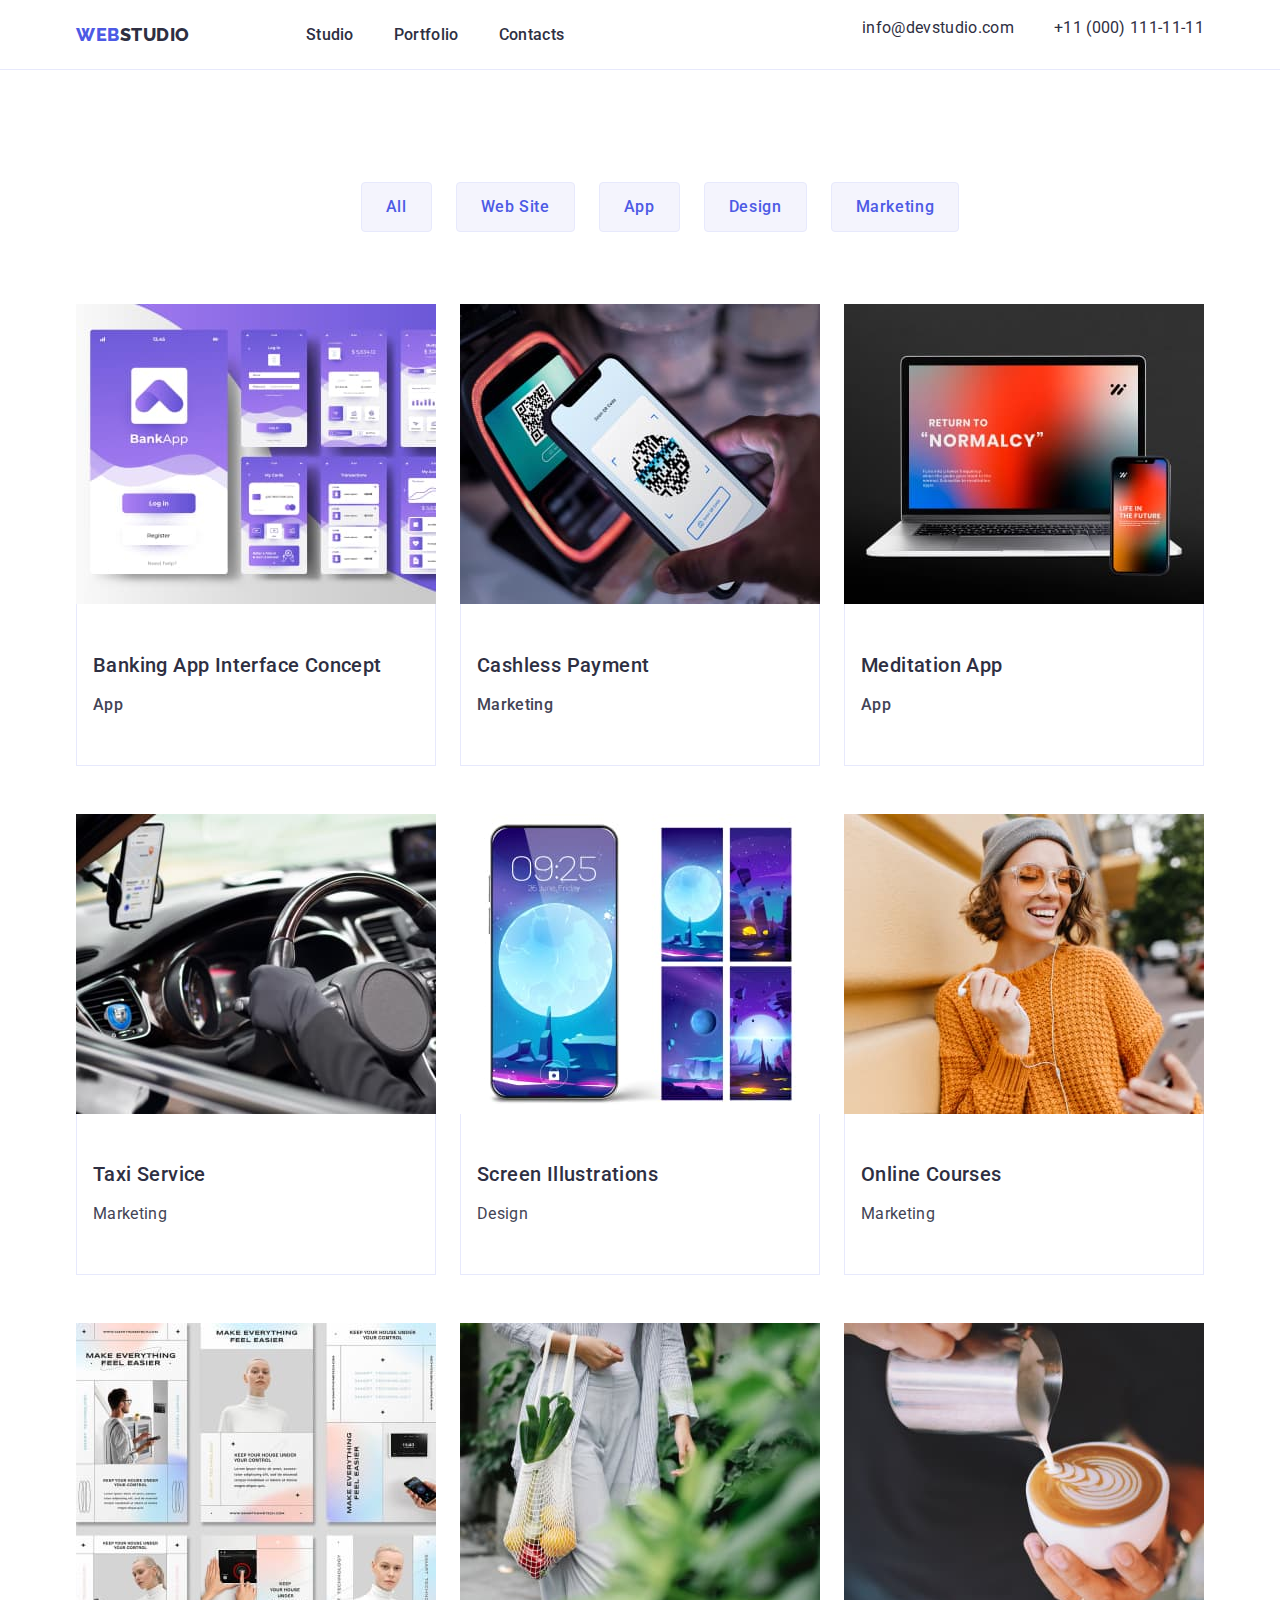
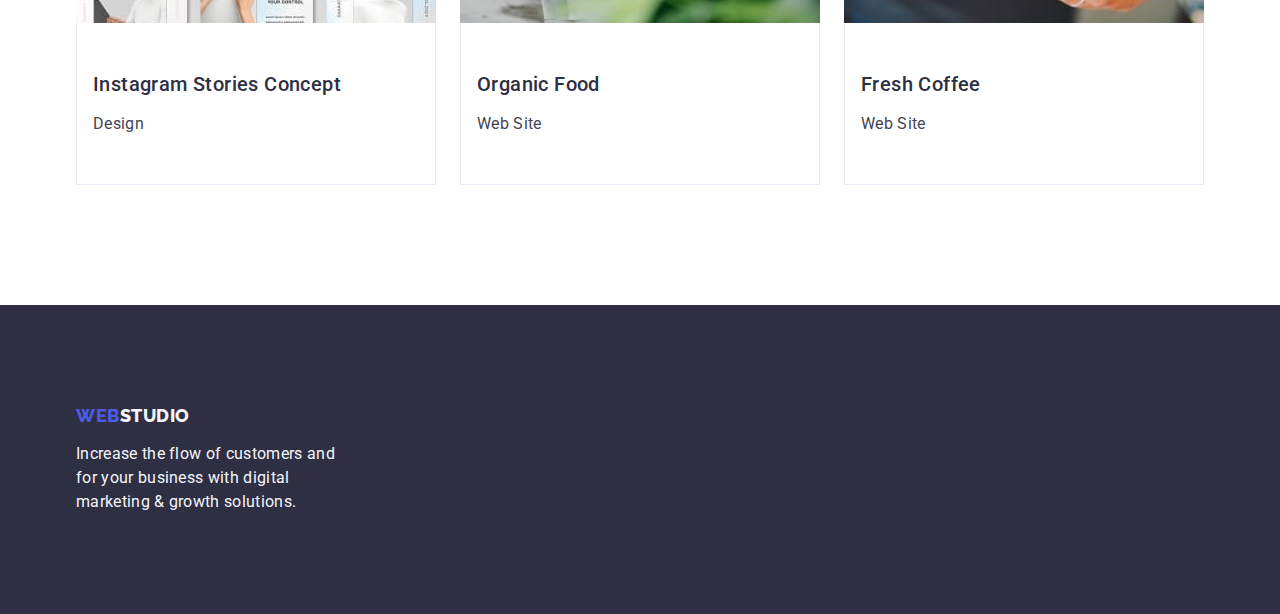
==== portfolio.html @ 760e827b "Initial commit" ====
<!DOCTYPE html>
<html lang="en">

<head>
   <meta charset="UTF-8">
   <meta http-equiv="X-UA-Compatible" content="IE=edge">
   <meta name="viewport" content="width=device-width, initial-scale=1.0">
   <title>Portfolio</title>
<!--Fonts-->
<link rel="preconnect" href="https://fonts.googleapis.com">
<link rel="preconnect" href="https://fonts.gstatic.com" crossorigin="">
<link
   href="https://fonts.googleapis.com/css2?family=Raleway:wght@700&amp;family=Roboto:wght@400;500;700;900&amp;display=swap"
   rel="stylesheet">

   <link rel="stylesheet" href="https://cdnjs.cloudflare.com/ajax/libs/modern-normalize/1.1.0/modern-normalize.min.css">
   <link rel="stylesheet" href="./css/styles.css">
</head>

<header class="page-header">
   <div class="header-container container">
      <nav class="main-nav">

         <a class="web-logo link" href="./index.html">Web<span class="studio-logo-header">Studio</span></a>

         <ul class="site-nav list ">
            <li>
               <a href="./index.html" class="link-studio link">Studio</a>
            </li>
            <li>
               <a href="./portfolio.html" class="link-studio link">Portfolio</a>
            </li>
            <li>
               <a href="" class="link-studio link">Contacts</a>
            </li>
         </ul>
      </nav>

      <address class="header-contacts">
         <ul class="contact-nav list">
            <li>
               <a class="adress-item link" href="mailto:info@devstudio.com">info@devstudio.com</a>
            </li>
            <li>
               <a class="adress-item link" href="tel:+110001111111">+11 (000) 111-11-11</a>
            </li>
         </ul>
      </address>
   </div>
</header>

   <main>
      <section class="portfolio-section">
         <div class="container portfolio-container">
      <!-- section buttons -->
<h1 class="visually-hidden"> Portfolio of designs and applications</h1>

<ul class="list-buttons-portfolio">
         <li> <button class="filter-buttons-portfolio" type="button"> All </button> </li>
         <li><button class="filter-buttons-portfolio" type="button"> Web Site </button></li>
         <li><button class="filter-buttons-portfolio" type="button"> App </button></li>
         <li><button class="filter-buttons-portfolio" type="button"> Design </button></li>
         <li><button class="filter-buttons-portfolio" type="button"> Marketing </button></li>
      </ul>

      <!-- section with projects and photo portfolio -->
      
         <ul class="list-portfolio">
            <li class="list-port">

               <a class="link-port" href=""> 
               <img src="./images/portfolio/banking.jpg" 
               alt="banking app interface concept screens" width="360" height="300" />
               <div class="name-portfolio">
               <h2 class="portfolio-title"> Banking App Interface Concept</h2>
               <p class="portfolio-text">App</p>
               </div>
               </a>
            </li>

            <li class="list-port">
               <a class="link-port" href=""> 
               <img src="./images/portfolio/img2.jpg" alt="screen showing a cashless payment application" width="360"
                  height="300" />
                  <div class="name-portfolio">
               <h2 class="portfolio-title"> Cashless Payment</h2>
               <p class="portfolio-text">Marketing</p>
               </div>
            </a>
            </li>

            <li class="list-port">
               <a class="link-port" href=""> 
               <img src="./images/portfolio/img3.jpg" alt="laptop" width="360" height="300" />
               <div class="name-portfolio">
               <h2 class="portfolio-title"> Meditation App</h2>
               <p class="portfolio-text">App</p>
               </div>
               </a>
            </li>
        

         <!-- second line -->
         
            <li class="list-port">
               <a class="link" href=""> 
               <img src="./images/portfolio/img4.jpg" alt="driver's hands on the steering wheel" width="360"
                  height="300" />
                  <div class="name-portfolio">
               <h2 class="portfolio-title"> Taxi Service</h2>
               <p class="portfolio-text">Marketing</p>
               </div>
            </a>
            </li>

            <li class="list-port">
               <a class="link" href=""> 
               <img src="./images/portfolio/img5.jpg" alt="telefons screens" width="360" height="300" />
               <div class="name-portfolio">
               <h2 class="portfolio-title"> Screen Illustrations</h2>
               <p class="portfolio-text">Design</p>
               </div>
            </a>  
            </li>

            <li class="list-port">
               <a class="link" href=""> 
               <img src="./images/portfolio/img6.jpg" alt="smiling woman" width="360" height="300" />
               <div class="name-portfolio">
               <h2 class="portfolio-title"> Online Courses</h2>
               <p class="portfolio-text">Marketing</p>
               </div>
            </a>
            </li>
        
         <!-- Third line -->
         
            <li class="list-port">
               <a class="link" href=""> 
               <img src="./images/portfolio/img7.jpg" alt="Images of screens with a wanderer on instagram" width="360"
                  height="300" />
               <div class="name-portfolio">
               <h2 class="portfolio-title"> Instagram Stories Concept</h2>
               <p class="portfolio-text">Design</p>
               </div>
            </a>
            </li>

            <li class="list-port">
               <a class="link" href=""> 
               <img src="./images/portfolio/img8.jpg" alt="woman carrying groceries" width="360" height="300" />
               <div class="name-portfolio">
               <h2 class="portfolio-title"> Organic Food</h2>
               <p class="portfolio-text">Web Site</p>
               </div>
            </a>
            </li>

            <li class="list-port">
               <a class="link" href=""> 
               <img src="./images/portfolio/img9.jpg" alt="coffee cup" width="360" height="300" />
               <div class="name-portfolio">
              <h2 class="portfolio-title">Fresh Coffee</h2>
               <p class="portfolio-text">Web Site</p>
               </div>
            </a>
            </li>
         </ul>
         </div>
      </section>
   </main>

   <!--footer -->
      <footer class="footer">
         <div class="container">
            <a class="  link logo-footer" href="./index.html">Web<span class="studio-logo-footer link">Studio</span></a>
            <p class="footer-text">Increase the flow of customers and <br>
               for your business with digital <br>
               marketing & growth solutions.</p>
         </div>
      </footer>

   
   </html>
---- css/styles.css ----
/* @ Убирает все отступы */
/* {
    margin: 0;
    padding: 0;
    border: 0;
}

/* @ Делает теги HTML5 на странице блочными */
nav,
footer,
header,
aside {
    display: block;
}

:root {
    --color-brand: #4D5AE5;
    --text-color: #434455;
    --text-color-navy: #2E2F42;
    --color-background: #2E2F42;
    --color-background-light: #F4F4FD;
    --text-color-light:#FFFFFF;
    --text-nav-hover: #404BBF;
    --studio-logo-footer:#f4f4fd;
    --studio-logo-header:#2e2f42;
    --filter-buttons-border:#E7E9FC;
    --page-header-border: #e7e9fc;
    
  
}

body {
    background-color: var(--text-color-light);
    color: var(--text-color);
    font-family: 'Roboto', sans-serif;
}


 
 .web-logo .studio-logo-footer {
     color: var(--studio-logo-footer);
    font-weight: 800;
    font-size: 18px;
    line-height: 1.17;
     letter-spacing: 0.03em;
     text-transform: uppercase;
     margin-bottom: 16px;
    display: inline-block;
    
 }

.container{
    Margin: 0 auto; 
    Padding:0 15px;
    width:1158px;
}

.section{padding-bottom: 120px;}

  /* Site-nav */
 .page-header {
     border-bottom: 1px solid var(--page-header-border);
 }

  .header-container{display: flex;
justify-content:space-between;}

 .main-nav {
     display: flex;
     align-items: center;
 }

.web-logo {
    color: var(--color-brand);
    font-family: 'Raleway', sans-serif;
    font-weight: 800;
    font-size: 18px;
    line-height: 1.17;
    text-decoration: none;
    letter-spacing: 0.03em;
    text-transform: uppercase;
    margin-right: 76px;
    padding: 24px 0;
        }
 
.web-logo .studio-logo-header {
    color: var(--studio-logo-header);

}

.site-nav {
    display: flex;
    gap: 40px;
}

.list {
    list-style: none;
    
}

.link-studio {
    text-decoration: none;
    color: var(--text-color-navy);
    font-size: 16px;
    line-height: 1.5;
    font-weight: 500;
    letter-spacing: 0.02em;
    padding 24px 0;
}

.header-contacts{font-style: normal;
    margin-left: auto;
}

.contact-nav {
    display: flex;
    gap: 40px;}
   


.nav-link {
    font-weight: 500;
    font-size: 16px;
    line-height: 1.5;
    letter-spacing: 0.02em;
    color: var(--text-color-navy);
    display: block;
    padding: 24px 0;
}

.link-studio{font-weight: 500;
    font-size: 16px;
    line-height: 1.5;
    letter-spacing: 0.02em;
    color: var(--text-color-navy);
    padding: 24px 0;
}

.link-studio:hover,
.link-studio:focus {color: var(--text-nav-hover);}

.header-contacts {
    font-style: normal;
    margin-left: auto;
}

.contact-nav {
   display: flex;
   gap: 40px;}


.adress-item {
    font-size: 16px;
    line-height: 1.5;
    letter-spacing: 0.02em;
    color: var(--text-color-navy);
}

.adress-item:hover,
.adress-item:focus {
    color: var(--text-nav-hover);
}

           
  /* Baner */

  .baner{ padding: 188px 0;
    background-color: var( --text-color-navy);
}

    .baner-title { max-width: 496px;
        font-weight: 700;
        font-size: 56px;
        line-height: 1.07;
        text-align: center;
        letter-spacing: 0.02em;
        line-height: 1.07;
        color:var(--text-color-light);
        margin-top: 0;
            margin-right: auto;
            margin-left: auto;
            margin-bottom: 48px;
    }

    .baner-button {
            min-width: 169px;
            height: 56px;
            padding: 16px 32px;
            font-weight: 500;
            font-family: "Roboto", sans-serif;
            font-style: normal;
            text-align: center;
            font-size: 16px;
            line-height: 1.5;
            background:var(--color-brand);
            color:var(--text-color-light);
            box-shadow: 0px 4px 4px rgba(0, 0, 0, 0.15);
            border: none;
            letter-spacing: 0.04em;
            cursor: pointer;
            display: block;
            margin-right: auto;
            margin-left: auto;
        }

    .baner-button {display: block;
            min-width: 169px;
            height: 56px;
            border: none;
            border-radius: 4px;}

    .baner-button:hover,
    .baner-button:focus,
    .baner-button:active {background: var(--text-nav-hover);
        text-align: center;
    }

    /* Our advantages */
.section-advantage{padding: 120px 0;}

 .visually-hidden {
        position: absolute;
        width: 1px;
        height: 1px;
        margin: -1px;
        border: 0;
        padding: 0;
        white-space: nowrap;
        clip-path: inset(100%);
        clip: rect(0 0 0 0);
        overflow: hidden;
    }

    .list-advantage{
width: calc((100% - 72px) / 4);
    }

    .second-list{display: flex;
        gap: 24px;}

    .advantage-title {
        font-style: normal;
        font-weight: 500;
        font-size: 20px;
        line-height: 1.2;
    letter-spacing: 0.02em;
color:var(--text-color-navy);
margin-bottom: 8px;
}

.advantage-text {
    font-size: 16px;
    line-height: 1.5;
letter-spacing: 0.02em;
color:var(--text-color);
margin-bottom: 0;
}

/* What are we doing */


.title{font-style: normal;
    font-weight: 700;
    font-size: 36px;
    line-height: 1.11;
    line-height: 1.11;
text-align: center;
    letter-spacing: 0.02em;
    text-transform: capitalize;
color:var(--text-color-navy);
margin-top: 0;
margin-bottom: 72px;
}

.whatdoing-list {
    display: flex;
    gap: 24px;
}

.photo { width: calc((100% - 48px) / 3);}

img{display: block;
   }

/* Our Team */

.section-team {
padding: 120px 0;
background:var(--color-background-light)
}

.team-list{
        display: flex;
        gap: 24px;}

.team-title{font-style: normal;
    font-weight: 700;
    font-size: 36px;
    line-height: 1.11;
    line-height: 1.11;
text-align: center;
    letter-spacing: 0.02em;
    text-transform: capitalize;
color:var(--text-color-navy);
margin-bottom: 72px;}

.our-team-card{width: calc((100% - 72px) / 4);
background-color: var(--text-color-light);
box-shadow: 0px 1px 6px rgba(46, 47, 66, 0.08), 0px 1px 1px rgba(46, 47, 66, 0.16), 0px 2px 1px rgba(46, 47, 66, 0.08);
border-radius: 0px 0px 4px 4px;
}
.name{padding: 32px 16px;}
.our-team-name {font-style: normal;
    font-weight: 500;
    font-size: 20px;
    line-height: 1.2;
    text-align: center;
    letter-spacing: 0.02em;
color:var(--color-background);
margin-bottom: 8px;}

.our-team-text {font-style: normal;
   
    font-size: 16px;
    line-height: 1.5;
text-align: center;
    letter-spacing: 0.02em;
color: var(--text-color);}

/* footer */

.footer { padding: 100px 0;
    background-color:var(--color-background);
 }


    .footer-text {font-style: normal;
       
        font-size: 16px;
        line-height: 1.5;
    letter-spacing: 0.02em;
    color: var(--color-background-light);
    margin-top: 0;
margin-bottom: 0; }

   .logo-footer{
    color: var(--color-brand);
        font-family: 'Raleway', sans-serif;
        font-weight: 800;
        font-size: 18px;
        line-height: 1.17;
        text-decoration: none;
        letter-spacing: 0.03em;
        text-transform: uppercase;
    display: inline-block;
    padding-bottom: 16px;}

    .studio-logo-footer{color: var(--studio-logo-footer);}

    /* Portfolio */
        .portfolio-section{padding: 96px 0 120px;}

            .portfolio-container {
            Margin: 0 auto;
            Padding: 0 15px;
            width: 1158px;
        }

.list-buttons-portfolio{display: flex;
    justify-content: center;
    gap: 24px;
    margin-bottom: 72px;
    list-style: none;
}
    

.filter-buttons-portfolio {
            background-color: var(--color-background-light);
            color: var(--color-brand);
            border: 1px solid #E7E9FC;
        border-radius: 4px;
            border-radius: 4px;
            align-items: center;
            font-style: normal;
            font-family: Roboto, sans-serif;
            font-weight: 500;
            font-size: 16px;
            line-height: 1.5;
            text-align: center;
            letter-spacing: 0.04em;
            cursor: pointer;
            padding: 12px 24px; 
            display: flex;
            flex-direction: row;
            justify-content: center;
            align-items: center;
            min-width: 69px;
        }

                 .filter-buttons-portfolio:hover,
                 .filter-buttons-portfolio:focus { 
                    color: var(--text-color-light);
                    font-weight: 500;
                    font-size: 16px;
                    line-height: 24px;
                    text-align: center;
                    font-family: Roboto;
                    font-weight: 500;
                    line-height: 1.5;
                    letter-spacing: 0.04em;
                    background-color: var(--text-nav-hover);
                    box-shadow: 0px 3px 1px rgba(0, 0, 0, 0.1), 0px 2px 1px rgba(0, 0, 0, 0.08), 0px 2px 2px rgba(0, 0, 0, 0.12);
                        border-radius: 4px;
                        border: 1px solid transparent;
                color: var(--text-color-light);
            cursor: pointer;}

            .link{text-decoration: none;}

                .portfolio-title{font-style: normal;
                    font-weight: 500;
                    font-size: 20px;
                    line-height: 1.2;
                letter-spacing: 0.02em;
            color: var(--text-color-navy);
        margin-bottom: 8px;}

            .portfolio-text{font-style: normal;
              
                font-size: 16px;
                line-height: 1.5;
            letter-spacing: 0.02em;
        color: var(--text-color);}

    .list-portfolio{ 
        display: flex;
            margin: 0;
            padding: 0;
        list-style: none;
            flex-wrap: wrap;
            column-gap: 24px;
            row-gap: 48px;}

    .list-port {width: calc((100% - 48px) / 3);}

    .name-portfolio{
         padding: 32px 16px;
        border: 1px solid var(--page-header-border);
border-top: none;
}

.link-port{
text-decoration: none;
    color: var(--text-color-navy);
    font-size: 16px;
    line-height: 1.5;
    font-weight: 500;
    letter-spacing: 0.02em;}

img {display: block; 
        max-width: 100%;
         height: auto;}
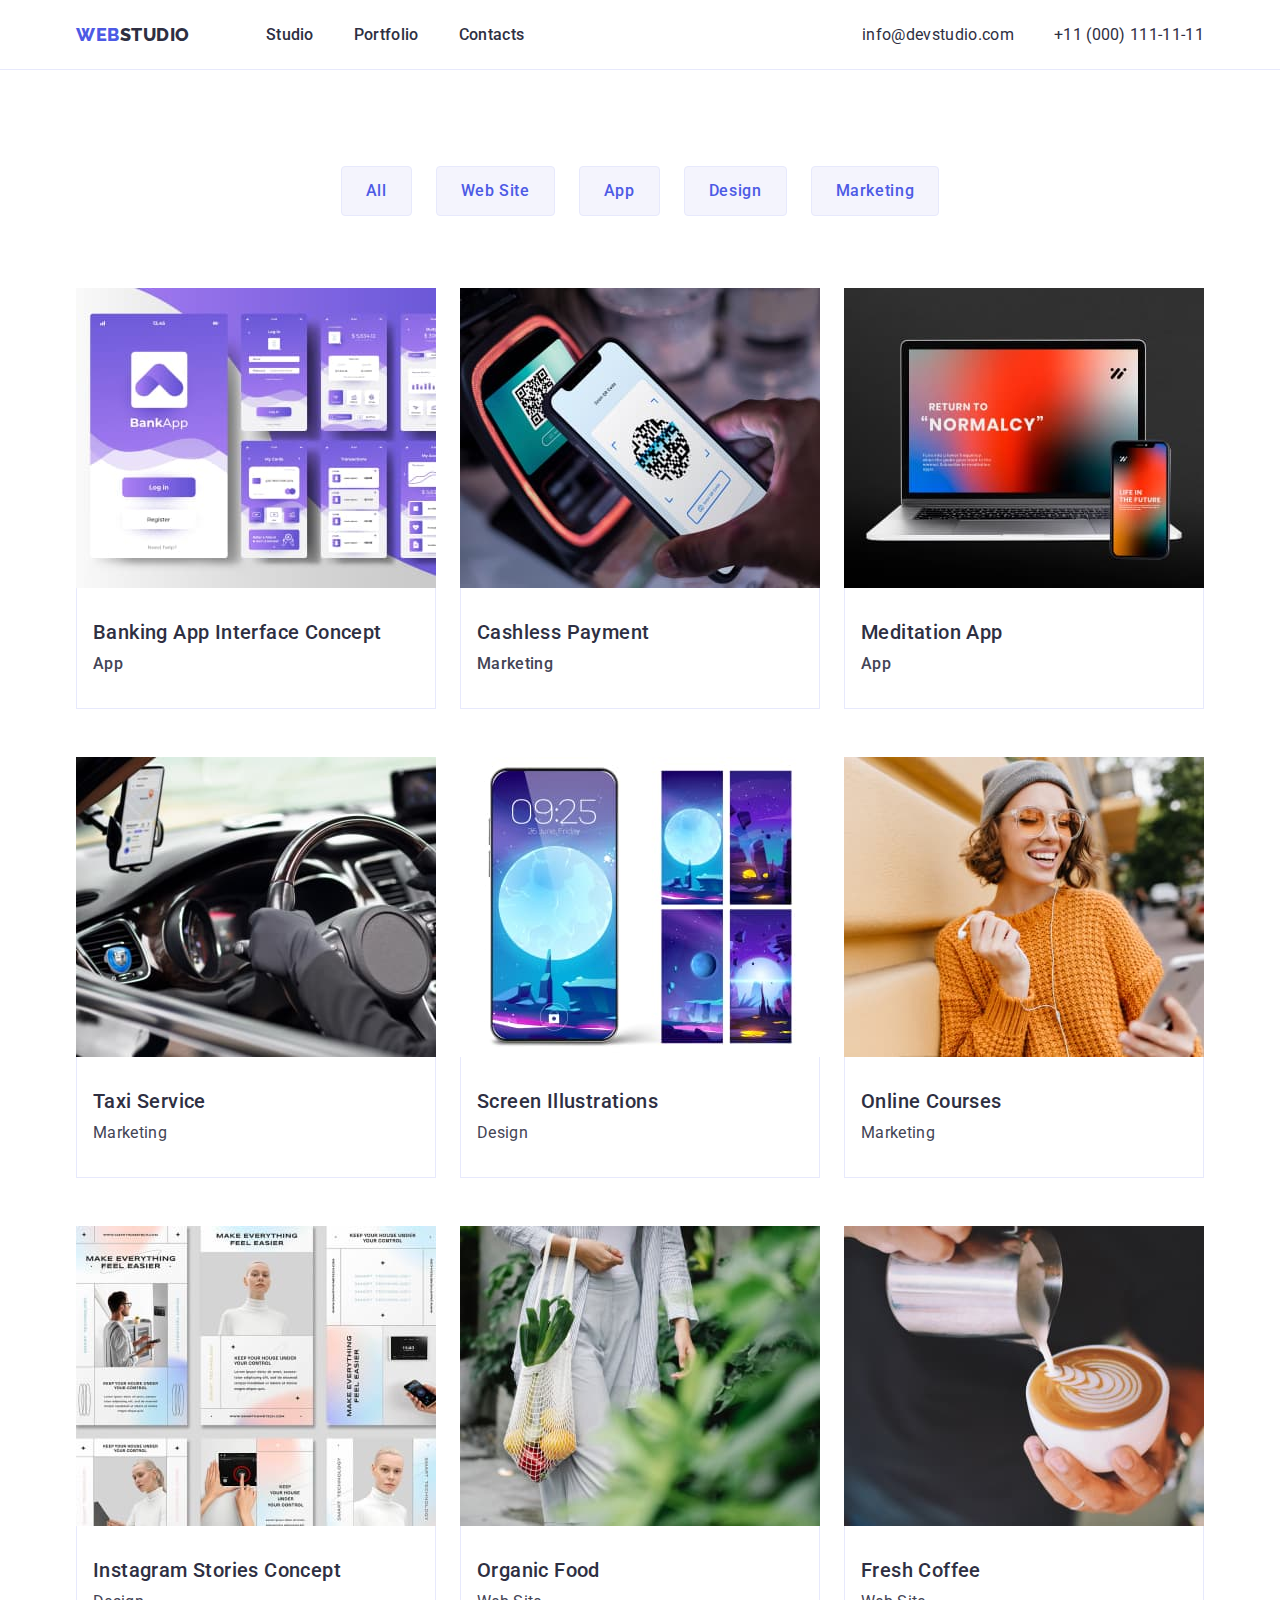
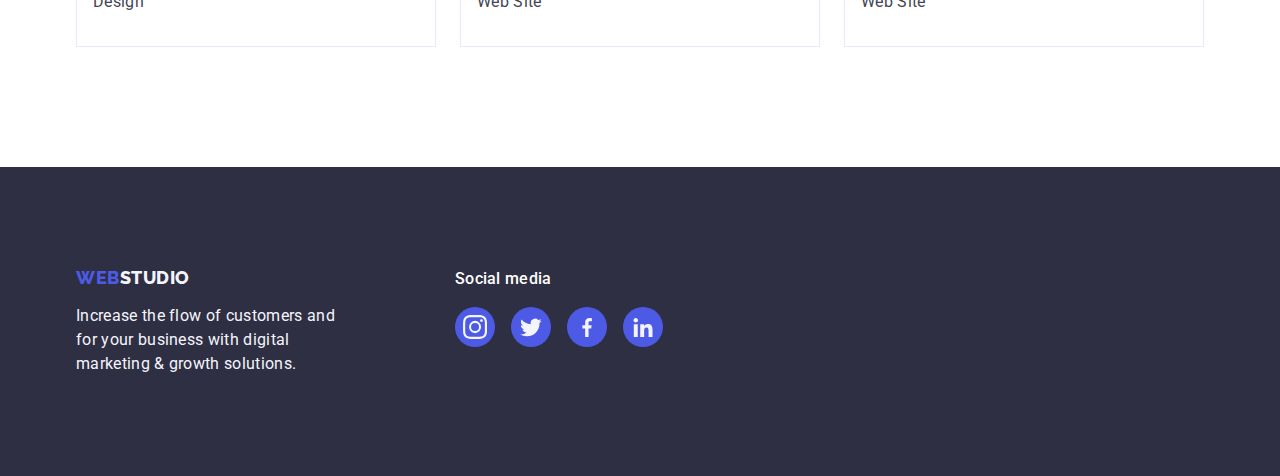
==== commit 0b33cd13: "1-3" ====
--- a/portfolio.html
+++ b/portfolio.html
@@ -7,9 +7,9 @@
    <meta name="viewport" content="width=device-width, initial-scale=1.0">
    <title>Portfolio</title>
 <!--Fonts-->
-<link rel="preconnect" href="https://fonts.googleapis.com">
-<link rel="preconnect" href="https://fonts.gstatic.com" crossorigin="">
-<link
+   <link rel="preconnect" href="https://fonts.googleapis.com">
+   <link rel="preconnect" href="https://fonts.gstatic.com" crossorigin="">
+   <link
    href="https://fonts.googleapis.com/css2?family=Raleway:wght@700&amp;family=Roboto:wght@400;500;700;900&amp;display=swap"
    rel="stylesheet">
 
@@ -49,136 +49,176 @@
    </div>
 </header>
 
-   <main>
-      <section class="portfolio-section">
-         <div class="container portfolio-container">
+<main>
+<section class="portfolio-section">
+   <div class="container portfolio-container">
       <!-- section buttons -->
-<h1 class="visually-hidden"> Portfolio of designs and applications</h1>
-
-<ul class="list-buttons-portfolio">
-         <li> <button class="filter-buttons-portfolio" type="button"> All </button> </li>
-         <li><button class="filter-buttons-portfolio" type="button"> Web Site </button></li>
-         <li><button class="filter-buttons-portfolio" type="button"> App </button></li>
-         <li><button class="filter-buttons-portfolio" type="button"> Design </button></li>
-         <li><button class="filter-buttons-portfolio" type="button"> Marketing </button></li>
-      </ul>
+      <h1 class="visually-hidden"> Portfolio of designs and applications</h1>
+
+   <ul class="list-buttons-portfolio">
+      <li> <button class="filter-buttons-portfolio" type="button"> All </button> </li>
+      <li><button class="filter-buttons-portfolio" type="button"> Web Site </button></li>
+      <li><button class="filter-buttons-portfolio" type="button"> App </button></li>
+      <li><button class="filter-buttons-portfolio" type="button"> Design </button></li>
+      <li><button class="filter-buttons-portfolio" type="button"> Marketing </button></li>
+   </ul>
 
       <!-- section with projects and photo portfolio -->
       
-         <ul class="list-portfolio">
-            <li class="list-port">
-
-               <a class="link-port" href=""> 
-               <img src="./images/portfolio/banking.jpg" 
+   <ul class="list-portfolio">
+         <li class="list-port">
+
+         <a class="link-port" href=""> 
+         <img src="./images/portfolio/banking.jpg" 
                alt="banking app interface concept screens" width="360" height="300" />
-               <div class="name-portfolio">
-               <h2 class="portfolio-title"> Banking App Interface Concept</h2>
-               <p class="portfolio-text">App</p>
-               </div>
-               </a>
-            </li>
-
-            <li class="list-port">
-               <a class="link-port" href=""> 
-               <img src="./images/portfolio/img2.jpg" alt="screen showing a cashless payment application" width="360"
+   <div class="name-portfolio">
+         <h2 class="portfolio-title"> Banking App Interface Concept</h2>
+         <p class="portfolio-text">App</p>
+   </div>
+         </a>
+         </li>
+
+         <li class="list-port">
+         <a class="link-port" href=""> 
+         <img src="./images/portfolio/img2.jpg" alt="screen showing a cashless payment application" width="360"
                   height="300" />
-                  <div class="name-portfolio">
-               <h2 class="portfolio-title"> Cashless Payment</h2>
-               <p class="portfolio-text">Marketing</p>
-               </div>
-            </a>
-            </li>
-
-            <li class="list-port">
-               <a class="link-port" href=""> 
-               <img src="./images/portfolio/img3.jpg" alt="laptop" width="360" height="300" />
-               <div class="name-portfolio">
-               <h2 class="portfolio-title"> Meditation App</h2>
-               <p class="portfolio-text">App</p>
-               </div>
-               </a>
-            </li>
+   <div class="name-portfolio">
+         <h2 class="portfolio-title"> Cashless Payment</h2>
+         <p class="portfolio-text">Marketing</p>
+   </div>
+         </a>
+         </li>
+
+         <li class="list-port">
+         <a class="link-port" href=""> 
+         <img src="./images/portfolio/img3.jpg" alt="laptop" width="360" height="300" />
+   <div class="name-portfolio">
+         <h2 class="portfolio-title"> Meditation App</h2>
+         <p class="portfolio-text">App</p>
+   </div>
+         </a>
+         </li>
         
 
          <!-- second line -->
          
-            <li class="list-port">
-               <a class="link" href=""> 
-               <img src="./images/portfolio/img4.jpg" alt="driver's hands on the steering wheel" width="360"
+         <li class="list-port">
+         <a class="link" href=""> 
+         <img src="./images/portfolio/img4.jpg" alt="driver's hands on the steering wheel" width="360"
                   height="300" />
-                  <div class="name-portfolio">
-               <h2 class="portfolio-title"> Taxi Service</h2>
-               <p class="portfolio-text">Marketing</p>
-               </div>
-            </a>
-            </li>
-
-            <li class="list-port">
-               <a class="link" href=""> 
-               <img src="./images/portfolio/img5.jpg" alt="telefons screens" width="360" height="300" />
-               <div class="name-portfolio">
-               <h2 class="portfolio-title"> Screen Illustrations</h2>
-               <p class="portfolio-text">Design</p>
-               </div>
-            </a>  
-            </li>
-
-            <li class="list-port">
-               <a class="link" href=""> 
-               <img src="./images/portfolio/img6.jpg" alt="smiling woman" width="360" height="300" />
-               <div class="name-portfolio">
-               <h2 class="portfolio-title"> Online Courses</h2>
-               <p class="portfolio-text">Marketing</p>
-               </div>
-            </a>
-            </li>
+   <div class="name-portfolio">
+         <h2 class="portfolio-title"> Taxi Service</h2>
+         <p class="portfolio-text">Marketing</p>
+   </div>
+         </a>
+         </li>
+
+         <li class="list-port">
+         <a class="link" href=""> 
+         <img src="./images/portfolio/img5.jpg" alt="telefons screens" width="360" height="300" />
+   <div class="name-portfolio">
+         <h2 class="portfolio-title"> Screen Illustrations</h2>
+         <p class="portfolio-text">Design</p>
+   </div>
+         </a>  
+         </li>
+
+         <li class="list-port">
+         <a class="link" href=""> 
+         <img src="./images/portfolio/img6.jpg" alt="smiling woman" width="360" height="300" />
+   <div class="name-portfolio">
+         <h2 class="portfolio-title"> Online Courses</h2>
+         <p class="portfolio-text">Marketing</p>
+   </div>
+         </a>
+         </li>
         
          <!-- Third line -->
          
-            <li class="list-port">
-               <a class="link" href=""> 
-               <img src="./images/portfolio/img7.jpg" alt="Images of screens with a wanderer on instagram" width="360"
+         <li class="list-port">
+         <a class="link" href=""> 
+         <img src="./images/portfolio/img7.jpg" alt="Images of screens with a wanderer on instagram" width="360"
                   height="300" />
-               <div class="name-portfolio">
-               <h2 class="portfolio-title"> Instagram Stories Concept</h2>
-               <p class="portfolio-text">Design</p>
-               </div>
-            </a>
-            </li>
-
-            <li class="list-port">
-               <a class="link" href=""> 
-               <img src="./images/portfolio/img8.jpg" alt="woman carrying groceries" width="360" height="300" />
-               <div class="name-portfolio">
-               <h2 class="portfolio-title"> Organic Food</h2>
-               <p class="portfolio-text">Web Site</p>
-               </div>
-            </a>
-            </li>
-
-            <li class="list-port">
-               <a class="link" href=""> 
-               <img src="./images/portfolio/img9.jpg" alt="coffee cup" width="360" height="300" />
-               <div class="name-portfolio">
-              <h2 class="portfolio-title">Fresh Coffee</h2>
-               <p class="portfolio-text">Web Site</p>
-               </div>
-            </a>
-            </li>
-         </ul>
-         </div>
-      </section>
-   </main>
+   <div class="name-portfolio">
+         <h2 class="portfolio-title"> Instagram Stories Concept</h2>
+         <p class="portfolio-text">Design</p>
+   </div>
+         </a>
+         </li>
+
+         <li class="list-port">
+         <a class="link" href=""> 
+         <img src="./images/portfolio/img8.jpg" alt="woman carrying groceries" width="360" height="300" />
+   <div class="name-portfolio">
+         <h2 class="portfolio-title"> Organic Food</h2>
+         <p class="portfolio-text">Web Site</p>
+   </div>
+         </a>
+         </li>
+
+         <li class="list-port">
+         <a class="link" href=""> 
+         <img src="./images/portfolio/img9.jpg" alt="coffee cup" width="360" height="300" />
+   <div class="name-portfolio">
+         <h2 class="portfolio-title">Fresh Coffee</h2>
+         <p class="portfolio-text">Web Site</p>
+   </div>
+         </a>
+         </li>
+   </ul>
+   </div>
+</section>
+</main>
 
    <!--footer -->
-      <footer class="footer">
-         <div class="container">
-            <a class="  link logo-footer" href="./index.html">Web<span class="studio-logo-footer link">Studio</span></a>
-            <p class="footer-text">Increase the flow of customers and <br>
-               for your business with digital <br>
-               marketing & growth solutions.</p>
-         </div>
-      </footer>
-
-   
-   </html>+<footer class="footer">
+   <div class="container footer-container ">
+      
+   <div class="footer-logo-box">
+         <a class="  link logo-footer" href="./index.html">Web<span class="studio-logo-footer link">Studio</span></a>
+         <p class="footer-text">Increase the flow of customers and <br>
+         for your business with digital <br>
+         marketing & growth solutions.</p>
+   </div>
+      
+      
+      
+   <div class="footer-social-container">
+         <p class="social-media-text">Social media</p>
+   <ul class="social-media">
+         <li class="social-item">
+         <a class="social-icon-footer">
+         <svg class="social" width="24" height="24">
+         <use href="./images/svg/icons.svg#icon-instagr"></use>
+         </svg>
+         </a>
+         </li>
+      
+         <li class="social-item">
+         <a class="social-icon-footer">
+         <svg class="social" width="24" height="19">
+         <use href="./images/svg/icons.svg#icon-bird"></use>
+         </svg>
+         </a>
+         </li>
+      
+         <li class="social-item">
+         <a class="social-icon-footer">
+         <svg class="social" width="24" height="19">
+         <use href="./images/svg/icons.svg#icon-facebook"></use>
+         </svg>
+         </a>
+         </li>
+      
+         <li class="social-item">
+         <a class="social-icon-footer">
+         <svg class="social" width="24" height="19">
+         <use href="./images/svg/icons.svg#icon-linkedin"></use>
+         </svg>
+         </a>
+         </li>
+   </ul>
+   </div>
+   </div>
+</footer> 
+</html>--- a/css/styles.css
+++ b/css/styles.css
@@ -1,5 +1,5 @@
 /* @ Убирает все отступы */
-/* {
+ *{
     margin: 0;
     padding: 0;
     border: 0;
@@ -25,8 +25,9 @@
     --studio-logo-header:#2e2f42;
     --filter-buttons-border:#E7E9FC;
     --page-header-border: #e7e9fc;
-    
-  
+    --icon-hover-footer:#31D0AA; 
+    --border-customers: #8E8F99;
+
 }
 
 body {
@@ -37,16 +38,15 @@
 
 
  
- .web-logo .studio-logo-footer {
-     color: var(--studio-logo-footer);
+.web-logo .studio-logo-footer {
+    color: var(--studio-logo-footer);
     font-weight: 800;
     font-size: 18px;
     line-height: 1.17;
-     letter-spacing: 0.03em;
-     text-transform: uppercase;
-     margin-bottom: 16px;
-    display: inline-block;
-    
+    letter-spacing: 0.03em;
+    text-transform: uppercase;
+    margin-bottom: 16px;
+    display: inline-block;   
  }
 
 .container{
@@ -59,16 +59,16 @@
 
   /* Site-nav */
  .page-header {
-     border-bottom: 1px solid var(--page-header-border);
+    border-bottom: 1px solid var(--page-header-border);
  }
 
   .header-container{display: flex;
-justify-content:space-between;}
+    justify-content:space-between;
+    align-items: center;}
 
  .main-nav {
-     display: flex;
-     align-items: center;
- }
+    display: flex;
+    align-items: center;}
 
 .web-logo {
     color: var(--color-brand);
@@ -80,8 +80,7 @@
     letter-spacing: 0.03em;
     text-transform: uppercase;
     margin-right: 76px;
-    padding: 24px 0;
-        }
+    padding: 24px 0;}
  
 .web-logo .studio-logo-header {
     color: var(--studio-logo-header);
@@ -90,13 +89,10 @@
 
 .site-nav {
     display: flex;
-    gap: 40px;
-}
+    gap: 40px;}
 
 .list {
-    list-style: none;
-    
-}
+    list-style: none;}
 
 .link-studio {
     text-decoration: none;
@@ -105,12 +101,11 @@
     line-height: 1.5;
     font-weight: 500;
     letter-spacing: 0.02em;
-    padding 24px 0;
-}
-
-.header-contacts{font-style: normal;
-    margin-left: auto;
-}
+    padding: 24px 0;}
+
+.header-contacts{
+    font-style: normal;
+    margin-left: auto;}
 
 .contact-nav {
     display: flex;
@@ -128,13 +123,13 @@
     padding: 24px 0;
 }
 
-.link-studio{font-weight: 500;
+.link-studio {
+    font-weight: 500;
     font-size: 16px;
     line-height: 1.5;
     letter-spacing: 0.02em;
     color: var(--text-color-navy);
-    padding: 24px 0;
-}
+    padding: 24px 0;}
 
 .link-studio:hover,
 .link-studio:focus {color: var(--text-nav-hover);}
@@ -164,112 +159,146 @@
            
   /* Baner */
 
-  .baner{ padding: 188px 0;
-    background-color: var( --text-color-navy);
-}
-
-    .baner-title { max-width: 496px;
-        font-weight: 700;
-        font-size: 56px;
-        line-height: 1.07;
-        text-align: center;
-        letter-spacing: 0.02em;
-        line-height: 1.07;
-        color:var(--text-color-light);
-        margin-top: 0;
-            margin-right: auto;
-            margin-left: auto;
-            margin-bottom: 48px;
-    }
-
-    .baner-button {
-            min-width: 169px;
-            height: 56px;
-            padding: 16px 32px;
-            font-weight: 500;
-            font-family: "Roboto", sans-serif;
-            font-style: normal;
-            text-align: center;
-            font-size: 16px;
-            line-height: 1.5;
-            background:var(--color-brand);
-            color:var(--text-color-light);
-            box-shadow: 0px 4px 4px rgba(0, 0, 0, 0.15);
-            border: none;
-            letter-spacing: 0.04em;
-            cursor: pointer;
-            display: block;
-            margin-right: auto;
-            margin-left: auto;
-        }
-
-    .baner-button {display: block;
-            min-width: 169px;
-            height: 56px;
-            border: none;
-            border-radius: 4px;}
-
-    .baner-button:hover,
-    .baner-button:focus,
-    .baner-button:active {background: var(--text-nav-hover);
-        text-align: center;
-    }
+  .baner{ 
+    padding: 188px 0;
+    background-color: var(--text-color-navy);
+    max-width: 1440px;
+    margin-left: auto;
+    margin-right: auto;
+background-image: linear-gradient(rgba(46, 47, 66, 0.7), rgba(46, 47, 66, 0.7)), url(../images/people-office.jpg);
+    background-size: cover;
+    background-position: center;
+    background-repeat: no-repeat;}
+
+    .baner-title { 
+    max-width: 496px;
+    font-weight: 700;
+    font-size: 56px;
+    line-height: 1.07;
+    text-align: center;
+    letter-spacing: 0.02em;
+    line-height: 1.07;
+    color:var(--text-color-light);
+    margin-top: 0;
+    margin-right: auto;
+    margin-left: auto;
+    margin-bottom: 48px;}
+
+.baner-button {
+    min-width: 169px;
+    height: 56px;
+    padding: 16px 32px;
+    font-weight: 500;
+    font-family: "Roboto", sans-serif;
+    font-style: normal;
+    text-align: center;
+    font-size: 16px;
+    line-height: 1.5;
+    background:var(--color-brand);
+    color:var(--text-color-light);
+    box-shadow: 0px 4px 4px rgba(0, 0, 0, 0.15);
+    border: none;
+    letter-spacing: 0.04em;
+    cursor: pointer;
+    display: block;
+    margin-right: auto;
+    margin-left: auto;}
+
+.baner-button {
+    display: block;
+    min-width: 169px;
+    height: 56px;
+    border: none;
+    border-radius: 4px;}
+
+.baner-button:hover,
+.baner-button:focus,
+.baner-button:active {background: var(--text-nav-hover);
+    text-align: center;}
+
+
+   
 
     /* Our advantages */
 .section-advantage{padding: 120px 0;}
 
- .visually-hidden {
-        position: absolute;
-        width: 1px;
-        height: 1px;
-        margin: -1px;
-        border: 0;
-        padding: 0;
-        white-space: nowrap;
-        clip-path: inset(100%);
-        clip: rect(0 0 0 0);
-        overflow: hidden;
+.visually-hidden {
+    position: absolute;
+    width: 1px;
+    height: 1px;
+    margin: -1px;
+    border: 0;
+    padding: 0;
+    white-space: nowrap;
+    clip-path: inset(100%);
+    clip: rect(0 0 0 0);
+    overflow: hidden;}
+
+.list-advantage::before{
+    display: block;
+    content: "";
+    height: 112px;
+    background-color: var(--studio-logo-footer);
     }
 
-    .list-advantage{
-width: calc((100% - 72px) / 4);
-    }
-
-    .second-list{display: flex;
-        gap: 24px;}
-
-    .advantage-title {
-        font-style: normal;
-        font-weight: 500;
-        font-size: 20px;
-        line-height: 1.2;
-    letter-spacing: 0.02em;
-color:var(--text-color-navy);
-margin-bottom: 8px;
-}
+.list-advantage:nth-child(1)::before{background-image: url(/images/svg/antena.svg);
+    background-repeat: no-repeat;
+    background-position: center;}
+
+ .list-advantage:nth-child(2)::before {
+    background-image: url(/images/svg/Clock.svg);
+    background-repeat: no-repeat;
+    background-position: center;}
+
+ .list-advantage:nth-child(3)::before {
+    background-image: url(/images/svg/LapTop.svg);
+    background-repeat: no-repeat;
+    background-position: center;}
+
+ .list-advantage:nth-child(4)::before {
+    background-image: url(/images/svg/Kosmonavt.svg);
+    background-repeat: no-repeat;
+    background-position: center;}
+
+.list-advantage {
+    width: calc((100% - 72px) / 4);}
+
+.second-list {
+    display: flex;
+    gap: 24px;}
+
+.advantage-title {
+    font-style: normal;
+    font-weight: 500;
+    font-size: 20px;
+    line-height: 1.2;
+    letter-spacing: 0.02em;
+    color:var(--text-color-navy);
+    margin-bottom: 8px;
+    margin-top: 8px;}
 
 .advantage-text {
     font-size: 16px;
     line-height: 1.5;
-letter-spacing: 0.02em;
-color:var(--text-color);
-margin-bottom: 0;
-}
+    letter-spacing: 0.02em;
+    color:var(--text-color);
+    margin-bottom: 0;}
 
 /* What are we doing */
 
 
-.title{font-style: normal;
+.title{
+    font-style: normal;
     font-weight: 700;
     font-size: 36px;
     line-height: 1.11;
     line-height: 1.11;
-text-align: center;
+    text-align: center;
     letter-spacing: 0.02em;
     text-transform: capitalize;
-color:var(--text-color-navy);
-margin-top: 0;
-margin-bottom: 72px;
+    color:var(--text-color-navy);
+    margin-top: 0;
+    margin-bottom: 72px;
 }
 
 .whatdoing-list {
@@ -279,91 +308,197 @@
 
 .photo { width: calc((100% - 48px) / 3);}
 
-img{display: block;
-   }
+img{display: block;}
 
 /* Our Team */
 
 .section-team {
-padding: 120px 0;
-background:var(--color-background-light)
-}
+    padding: 120px 0;
+    background:var(--color-background-light);}
 
 .team-list{
-        display: flex;
-        gap: 24px;}
+    display: flex;
+    gap: 24px;}
 
 .team-title{font-style: normal;
     font-weight: 700;
     font-size: 36px;
     line-height: 1.11;
     line-height: 1.11;
-text-align: center;
+    text-align: center;
     letter-spacing: 0.02em;
     text-transform: capitalize;
-color:var(--text-color-navy);
-margin-bottom: 72px;}
-
-.our-team-card{width: calc((100% - 72px) / 4);
-background-color: var(--text-color-light);
-box-shadow: 0px 1px 6px rgba(46, 47, 66, 0.08), 0px 1px 1px rgba(46, 47, 66, 0.16), 0px 2px 1px rgba(46, 47, 66, 0.08);
-border-radius: 0px 0px 4px 4px;
-}
+    color:var(--text-color-navy);
+    margin-bottom: 72px;}
+
+.our-team-card{
+    width: calc((100% - 72px) / 4);
+    background-color: var(--text-color-light);
+    box-shadow: 0px 1px 6px rgba(46, 47, 66, 0.08), 0px 1px 1px rgba(46, 47, 66, 0.16), 0px 2px 1px rgba(46, 47, 66, 0.08);
+    border-radius: 0px 0px 4px 4px;}
+
 .name{padding: 32px 16px;}
-.our-team-name {font-style: normal;
+.our-team-name {
+    font-style: normal;
     font-weight: 500;
     font-size: 20px;
     line-height: 1.2;
     text-align: center;
     letter-spacing: 0.02em;
-color:var(--color-background);
-margin-bottom: 8px;}
-
-.our-team-text {font-style: normal;
-   
-    font-size: 16px;
-    line-height: 1.5;
-text-align: center;
-    letter-spacing: 0.02em;
-color: var(--text-color);}
+    color:var(--color-background);
+    margin-bottom: 8px;}
+
+.our-team-text {
+    font-style: normal;
+    font-size: 16px;
+    line-height: 1.5;
+    text-align: center;
+    letter-spacing: 0.02em;
+    color: var(--text-color);}
+
+.social-list { 
+    list-style: none;
+    display: flex;
+    justify-content: center;
+    gap: 24px;
+    padding: 0;
+    margin-top: 8px;}
+
+.social-item { 
+    width: 40px;
+    height: 40px;}
+
+
+.social-icon {
+    display: flex;
+    justify-content: center;
+    align-items: center;
+    width: 100%;
+    height: 100%;
+    border-radius: 50%;
+    background-color: var(--color-brand);}
+
+.social-icon:hover,
+.social-icon:focus {
+    background-color: var(--text-nav-hover);}
+
+.social {
+    fill: var(--color-background-light);}
+
+
+/*Customers*/
+.customers-title {
+    font-style: normal;
+    font-weight: 700;
+    font-size: 36px;
+    line-height: 1.11;
+    text-align: center;
+    letter-spacing: 0.02em;
+    padding-top: 120px;
+}
+
+.customers-list{display: flex;
+    list-style: none;
+    justify-content: center;
+    gap: 24px;
+    padding-bottom: 120px;
+    margin-top: 72px;
+}
+
+.company-item {
+    width: 168px;
+    height: 88px;
+}
+
+.company-icon {
+    display: flex;
+    justify-content: center;
+    align-items: center;
+    width: 100%;
+    height: 100%;
+    border:1px solid var(--border-customers);
+    border-radius: 4px;
+    color: #8E8F99;}
+
+.company {
+    fill: currentColor;
+}
+
+.company-icon:hover,
+.company-icon:focus {
+    fill: var(--text-nav-hover);
+}
+
 
 /* footer */
 
-.footer { padding: 100px 0;
+.footer { 
+    padding: 100px 0;
     background-color:var(--color-background);
  }
 
 
-    .footer-text {font-style: normal;
-       
-        font-size: 16px;
-        line-height: 1.5;
+.footer-text {
+    font-style: normal;  
+    font-size: 16px;
+    line-height: 1.5;
     letter-spacing: 0.02em;
     color: var(--color-background-light);
     margin-top: 0;
-margin-bottom: 0; }
-
-   .logo-footer{
+    margin-bottom: 0;
+    margin-right: 120px; }
+
+.logo-footer{
     color: var(--color-brand);
-        font-family: 'Raleway', sans-serif;
-        font-weight: 800;
-        font-size: 18px;
-        line-height: 1.17;
-        text-decoration: none;
-        letter-spacing: 0.03em;
-        text-transform: uppercase;
+    font-family: 'Raleway', sans-serif;
+    font-weight: 800;
+    font-size: 18px;
+    line-height: 1.17;
+    text-decoration: none;
+    letter-spacing: 0.03em;
+    text-transform: uppercase;
     display: inline-block;
     padding-bottom: 16px;}
 
-    .studio-logo-footer{color: var(--studio-logo-footer);}
+.studio-logo-footer{color: var(--studio-logo-footer);}
+
+.social-media-text {font-style: normal;
+    font-weight: 500;
+    font-size: 16px;
+    line-height: 1.5;
+    letter-spacing: 0.02em;
+    color: var(--text-color-light);   
+    margin-bottom: 16px;
+    }
+
+.footer-container{
+    display: flex;
+    align-items: baseline;
+}
+.social-media{list-style: none;
+    display: flex;
+    gap: 16px;}
+
+.social-icon-footer {
+    display: flex;
+    justify-content: center;
+    align-items: center;
+    width: 100%;
+    height: 100%;
+    border-radius: 50%;
+    background-color: var(--color-brand);
+
+}
+.social-icon-footer:hover,
+.social-icon-footer:focus { background-color: var(--icon-hover-footer);}
 
     /* Portfolio */
-        .portfolio-section{padding: 96px 0 120px;}
-
-            .portfolio-container {
-            Margin: 0 auto;
-            Padding: 0 15px;
-            width: 1158px;
+.portfolio-section{padding: 96px 0 120px;}
+
+.portfolio-container {
+    margin: 0 auto;
+    padding: 0 15px;
+    width: 1158px;
         }
 
 .list-buttons-portfolio{display: flex;
@@ -375,82 +510,81 @@
     
 
 .filter-buttons-portfolio {
-            background-color: var(--color-background-light);
-            color: var(--color-brand);
-            border: 1px solid #E7E9FC;
-        border-radius: 4px;
-            border-radius: 4px;
-            align-items: center;
-            font-style: normal;
-            font-family: Roboto, sans-serif;
-            font-weight: 500;
-            font-size: 16px;
-            line-height: 1.5;
-            text-align: center;
-            letter-spacing: 0.04em;
-            cursor: pointer;
-            padding: 12px 24px; 
-            display: flex;
-            flex-direction: row;
-            justify-content: center;
-            align-items: center;
-            min-width: 69px;
-        }
-
-                 .filter-buttons-portfolio:hover,
-                 .filter-buttons-portfolio:focus { 
-                    color: var(--text-color-light);
-                    font-weight: 500;
-                    font-size: 16px;
-                    line-height: 24px;
-                    text-align: center;
-                    font-family: Roboto;
-                    font-weight: 500;
-                    line-height: 1.5;
-                    letter-spacing: 0.04em;
-                    background-color: var(--text-nav-hover);
-                    box-shadow: 0px 3px 1px rgba(0, 0, 0, 0.1), 0px 2px 1px rgba(0, 0, 0, 0.08), 0px 2px 2px rgba(0, 0, 0, 0.12);
-                        border-radius: 4px;
-                        border: 1px solid transparent;
-                color: var(--text-color-light);
-            cursor: pointer;}
-
-            .link{text-decoration: none;}
-
-                .portfolio-title{font-style: normal;
-                    font-weight: 500;
-                    font-size: 20px;
-                    line-height: 1.2;
-                letter-spacing: 0.02em;
-            color: var(--text-color-navy);
-        margin-bottom: 8px;}
-
-            .portfolio-text{font-style: normal;
-              
-                font-size: 16px;
-                line-height: 1.5;
-            letter-spacing: 0.02em;
-        color: var(--text-color);}
-
-    .list-portfolio{ 
-        display: flex;
-            margin: 0;
-            padding: 0;
-        list-style: none;
-            flex-wrap: wrap;
-            column-gap: 24px;
-            row-gap: 48px;}
-
-    .list-port {width: calc((100% - 48px) / 3);}
-
-    .name-portfolio{
-         padding: 32px 16px;
-        border: 1px solid var(--page-header-border);
-border-top: none;
-}
+    background-color: var(--color-background-light);
+    color: var(--color-brand);
+    border: 1px solid #E7E9FC;
+    border-radius: 4px;
+    border-radius: 4px;
+    align-items: center;
+    font-style: normal;
+    font-family: Roboto, sans-serif;
+    font-weight: 500;
+    font-size: 16px;
+    line-height: 1.5;
+    text-align: center;
+    letter-spacing: 0.04em;
+    cursor: pointer;
+    padding: 12px 24px; 
+    display: flex;
+    flex-direction: row;
+    justify-content: center;
+    align-items: center;
+    min-width: 69px;}
+
+.filter-buttons-portfolio:hover,
+.filter-buttons-portfolio:focus { 
+    color: var(--text-color-light);
+    font-weight: 500;
+    font-size: 16px;
+    line-height: 24px;
+    text-align: center;
+    font-family: Roboto;
+    font-weight: 500;
+    line-height: 1.5;
+    letter-spacing: 0.04em;
+    background-color: var(--text-nav-hover);
+    box-shadow: 0px 3px 1px rgba(0, 0, 0, 0.1), 0px 2px 1px rgba(0, 0, 0, 0.08), 0px 2px 2px rgba(0, 0, 0, 0.12);
+    border-radius: 4px;
+    border: 1px solid transparent;
+    color: var(--text-color-light);
+    cursor: pointer;}
+
+.link{text-decoration: none;}
+
+.portfolio-title{
+    font-style: normal;
+    font-weight: 500;
+    font-size: 20px;
+    line-height: 1.2;
+    letter-spacing: 0.02em;
+    color: var(--text-color-navy);
+    margin-bottom: 8px;}
+
+.portfolio-text{
+    font-style: normal;       
+    font-size: 16px;
+    line-height: 1.5;
+    letter-spacing: 0.02em;
+    color: var(--text-color);}
+
+.list-portfolio{ 
+    display: flex;
+    margin: 0;
+    padding: 0;
+    list-style: none;
+    flex-wrap: wrap;
+    column-gap: 24px;
+    row-gap: 48px;}
+
+.list-port {width: calc((100% - 48px) / 3);}
+
+.name-portfolio{
+    padding: 32px 16px;
+    border: 1px solid var(--page-header-border);
+    border-top: none;}
 
 .link-port{
-text-decoration: none;
+    text-decoration: none;
     color: var(--text-color-navy);
     font-size: 16px;
     line-height: 1.5;
@@ -458,5 +592,5 @@
     letter-spacing: 0.02em;}
 
 img {display: block; 
-        max-width: 100%;
-         height: auto;}+    max-width: 100%;
+    height: auto;}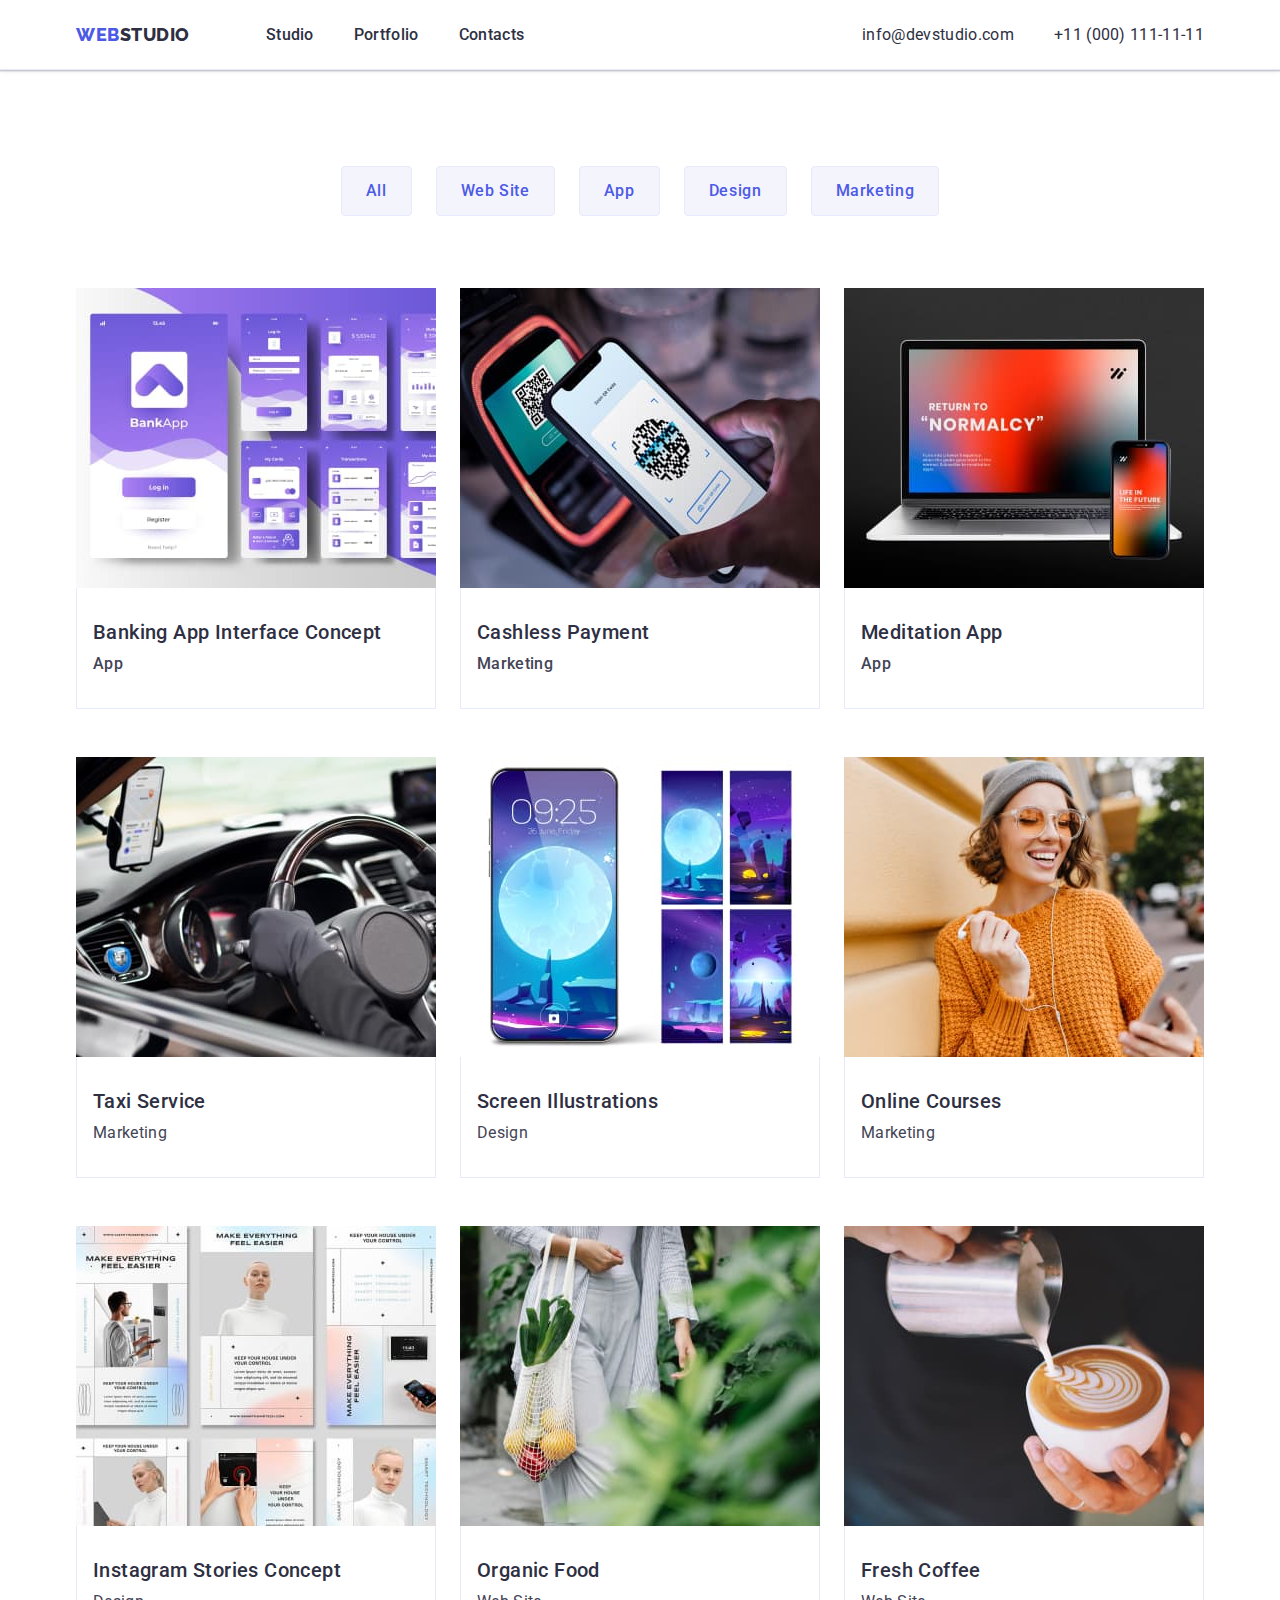
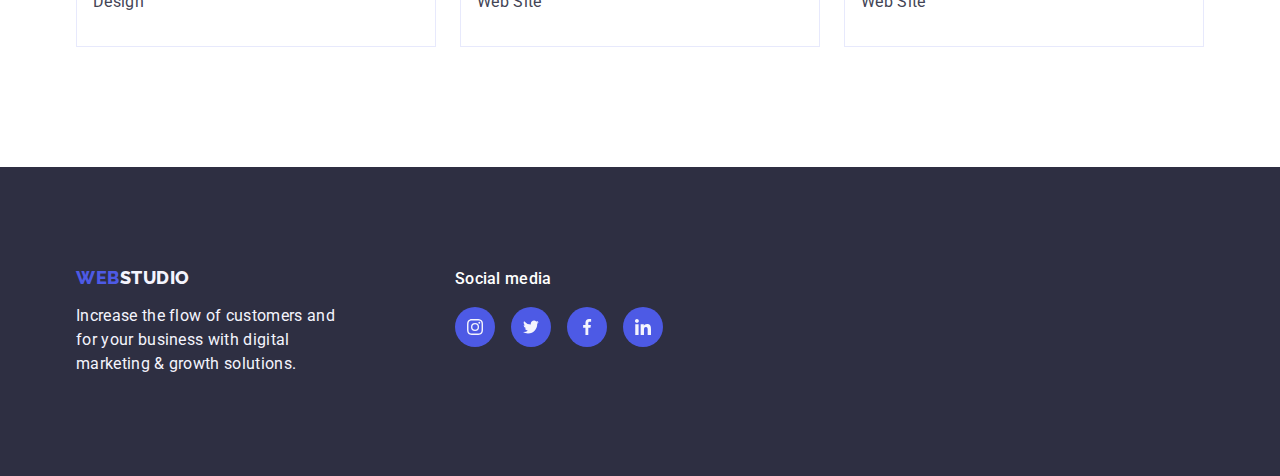
==== commit 9258758b: "1-4" ====
--- a/portfolio.html
+++ b/portfolio.html
@@ -196,7 +196,7 @@
       
          <li class="social-item">
          <a class="social-icon-footer">
-         <svg class="social" width="24" height="19">
+         <svg class="social" width="24" height="24">
          <use href="./images/svg/icons.svg#icon-bird"></use>
          </svg>
          </a>
@@ -204,7 +204,7 @@
       
          <li class="social-item">
          <a class="social-icon-footer">
-         <svg class="social" width="24" height="19">
+         <svg class="social" width="24" height="24">
          <use href="./images/svg/icons.svg#icon-facebook"></use>
          </svg>
          </a>
@@ -212,7 +212,7 @@
       
          <li class="social-item">
          <a class="social-icon-footer">
-         <svg class="social" width="24" height="19">
+         <svg class="social" width="24" height="24">
          <use href="./images/svg/icons.svg#icon-linkedin"></use>
          </svg>
          </a>
--- a/css/styles.css
+++ b/css/styles.css
@@ -60,6 +60,7 @@
   /* Site-nav */
  .page-header {
     border-bottom: 1px solid var(--page-header-border);
+    box-shadow: 0px 2px 1px rgba(46, 47, 66, 0.08), 0px 1px 1px rgba(46, 47, 66, 0.16), 0px 1px 6px rgba(46, 47, 66, 0.08);
  }
 
   .header-container{display: flex;
@@ -234,7 +235,7 @@
     clip: rect(0 0 0 0);
     overflow: hidden;}
 
-.list-advantage::before{
+/*.list-advantage::before{
     display: block;
     content: "";
     height: 112px;
@@ -258,7 +259,15 @@
  .list-advantage:nth-child(4)::before {
     background-image: url(/images/svg/Kosmonavt.svg);
     background-repeat: no-repeat;
-    background-position: center;}
+    background-position: center;}*/
+
+.advantage-logo {display: flex;
+    align-items: center;
+    justify-content: center;
+    height: 112px;
+    background-color: var(--studio-logo-footer);
+    border-radius: 4px;
+    margin-bottom: 8px;}
 
 .list-advantage {
     width: calc((100% - 72px) / 4);}
@@ -378,15 +387,23 @@
     border-radius: 50%;
     background-color: var(--color-brand);}
 
-.social-icon:hover,
+.social-icon:hover {
+    background-color: var(--text-nav-hover);}
+
 .social-icon:focus {
     background-color: var(--text-nav-hover);}
 
-.social {
+.social {height: 16px;
+    width: 16px;
     fill: var(--color-background-light);}
 
 
 /*Customers*/
+
+.customers {
+    padding-top: 120px;
+    padding-bottom: 120px;}
+
 .customers-title {
     font-style: normal;
     font-weight: 700;
@@ -394,7 +411,8 @@
     line-height: 1.11;
     text-align: center;
     letter-spacing: 0.02em;
-    padding-top: 120px;
+    color: var(--text-color-navy);
+    margin-bottom: 72px;
 }
 
 .customers-list{display: flex;
@@ -402,7 +420,6 @@
     justify-content: center;
     gap: 24px;
     padding-bottom: 120px;
-    margin-top: 72px;
 }
 
 .company-item {
@@ -422,12 +439,17 @@
 
 .company {
     fill: currentColor;
-}
-
-.company-icon:hover,
-.company-icon:focus {
-    fill: var(--text-nav-hover);
-}
+    width:104px;
+    height: 56px;
+}
+
+.company-icon:hover {
+   color: var(--text-nav-hover);
+   border-color: var(--text-nav-hover);
+}
+
+.company-icon:focus {color: var(--text-nav-hover);
+    border-color: var(--text-nav-hover);}
 
 
 /* footer */
@@ -437,6 +459,7 @@
     background-color:var(--color-background);
  }
 
+.footer-logo-box{margin-right: 120px;}
 
 .footer-text {
     font-style: normal;  
@@ -445,8 +468,7 @@
     letter-spacing: 0.02em;
     color: var(--color-background-light);
     margin-top: 0;
-    margin-bottom: 0;
-    margin-right: 120px; }
+    margin-bottom: 0; }
 
 .logo-footer{
     color: var(--color-brand);
@@ -475,6 +497,9 @@
     display: flex;
     align-items: baseline;
 }
+
+
+
 .social-media{list-style: none;
     display: flex;
     gap: 16px;}
@@ -489,8 +514,10 @@
     background-color: var(--color-brand);
 
 }
-.social-icon-footer:hover,
-.social-icon-footer:focus { background-color: var(--icon-hover-footer);}
+.social-icon-footer:hover { 
+    background-color: var(--icon-hover-footer);}
+
+.social-icon-footer:focus {background-color: var(--icon-hover-footer);}
 
     /* Portfolio */
 .portfolio-section{padding: 96px 0 120px;}
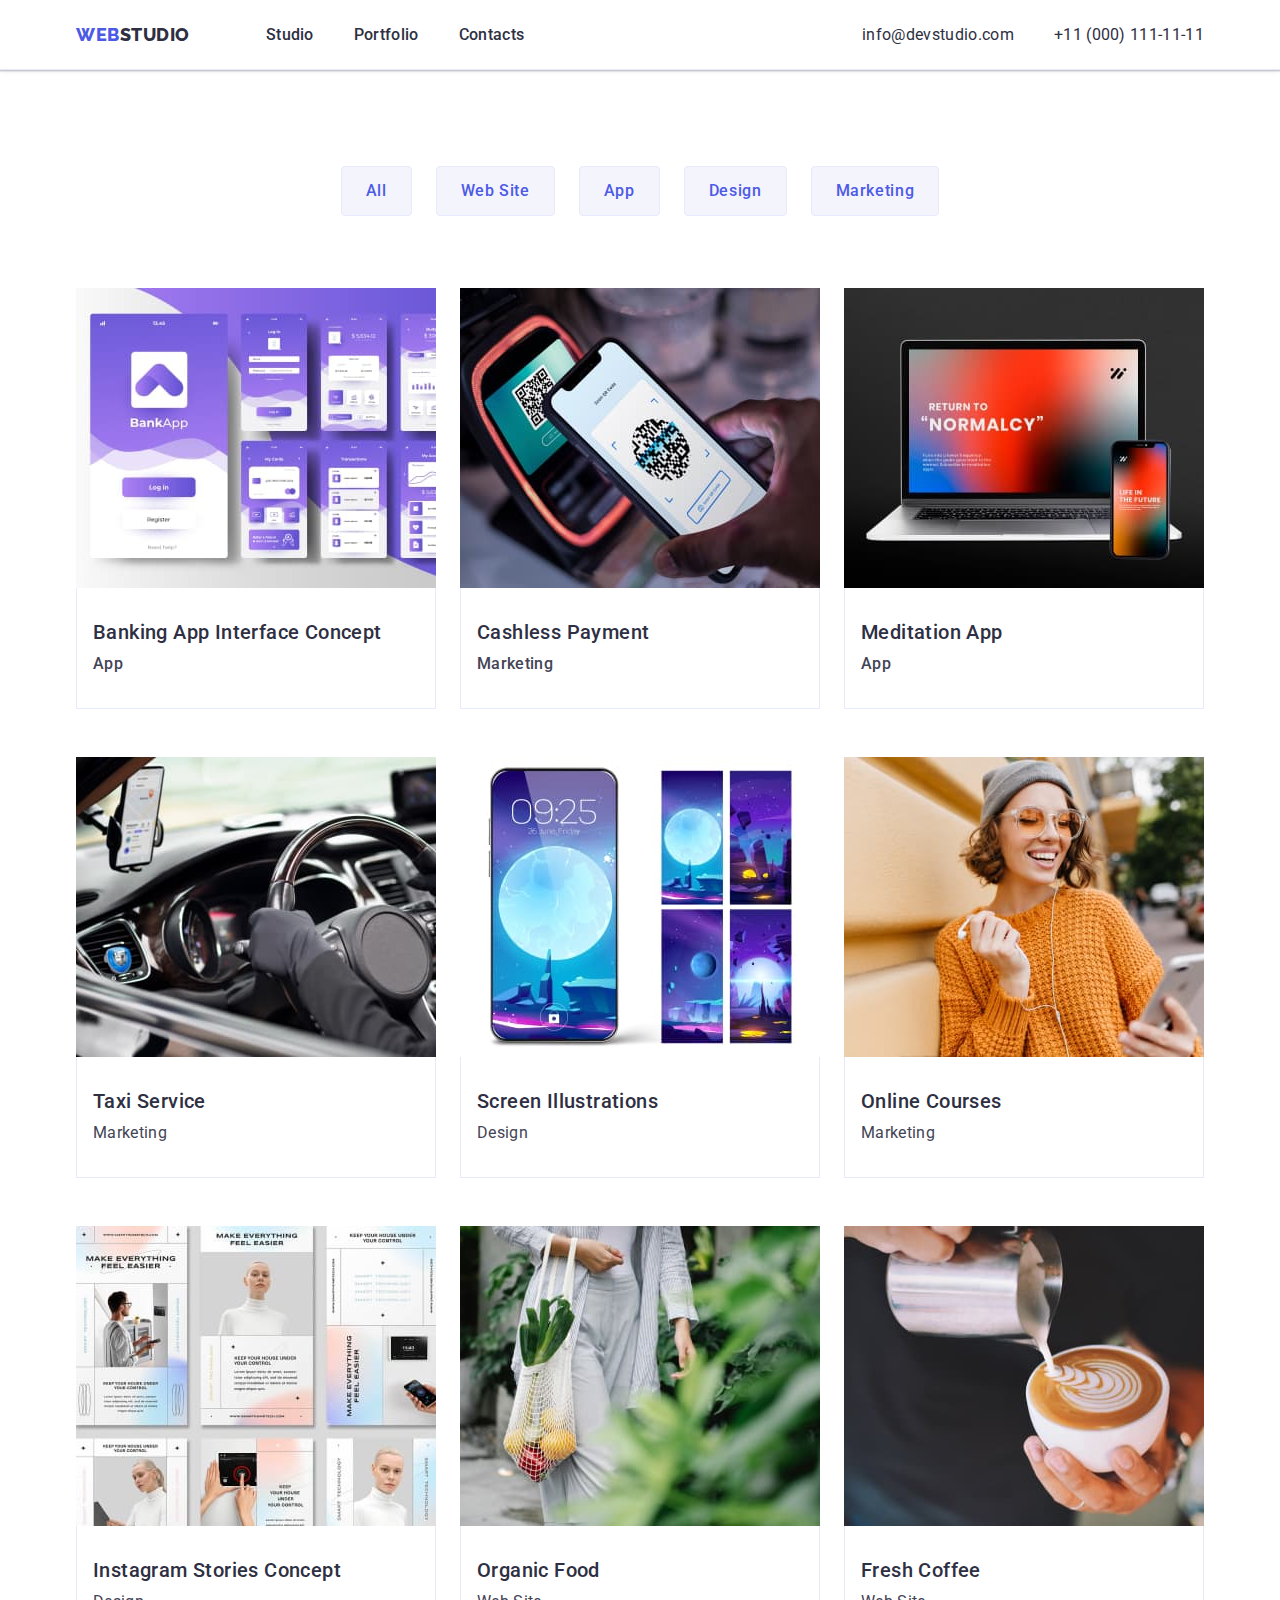
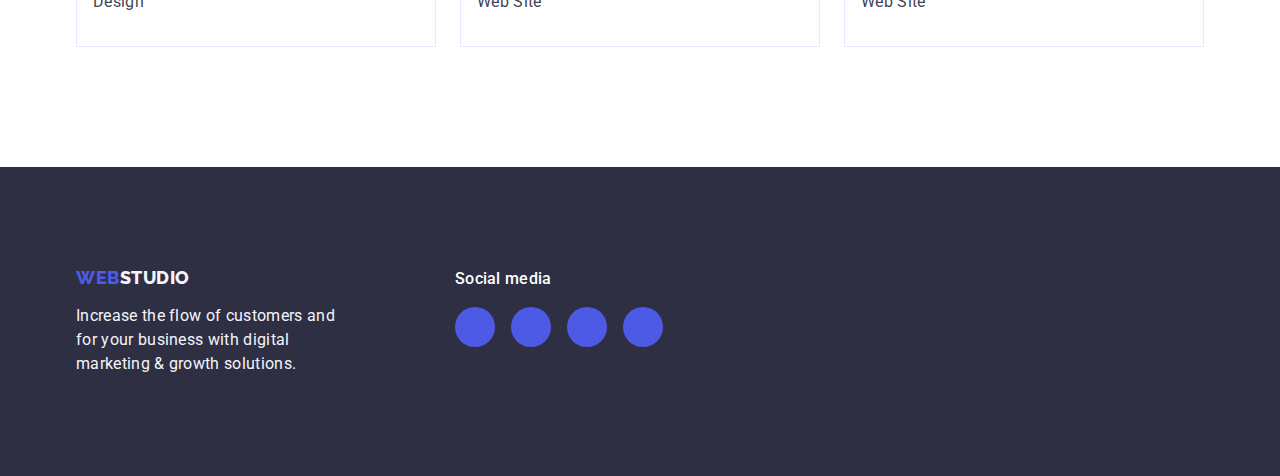
==== commit 4d8349b8: "1-5" ====
--- a/portfolio.html
+++ b/portfolio.html
@@ -189,31 +189,31 @@
          <li class="social-item">
          <a class="social-icon-footer">
          <svg class="social" width="24" height="24">
-         <use href="./images/svg/icons.svg#icon-instagr"></use>
-         </svg>
-         </a>
-         </li>
-      
-         <li class="social-item">
-         <a class="social-icon-footer">
-         <svg class="social" width="24" height="24">
-         <use href="./images/svg/icons.svg#icon-bird"></use>
-         </svg>
-         </a>
-         </li>
-      
-         <li class="social-item">
-         <a class="social-icon-footer">
-         <svg class="social" width="24" height="24">
-         <use href="./images/svg/icons.svg#icon-facebook"></use>
-         </svg>
-         </a>
-         </li>
-      
-         <li class="social-item">
-         <a class="social-icon-footer">
-         <svg class="social" width="24" height="24">
-         <use href="./images/svg/icons.svg#icon-linkedin"></use>
+         <use href="./images/icons.svg#icon-instagr"></use>
+         </svg>
+         </a>
+         </li>
+      
+         <li class="social-item">
+         <a class="social-icon-footer">
+         <svg class="social" width="24" height="24">
+         <use href="./images/icons.svg#icon-bird"></use>
+         </svg>
+         </a>
+         </li>
+      
+         <li class="social-item">
+         <a class="social-icon-footer">
+         <svg class="social" width="24" height="24">
+         <use href="./images/icons.svg#icon-facebook"></use>
+         </svg>
+         </a>
+         </li>
+      
+         <li class="social-item">
+         <a class="social-icon-footer">
+         <svg class="social" width="24" height="24">
+         <use href="./images/icons.svg#icon-linkedin"></use>
          </svg>
          </a>
          </li>
--- a/css/styles.css
+++ b/css/styles.css
@@ -235,32 +235,6 @@
     clip: rect(0 0 0 0);
     overflow: hidden;}
 
-/*.list-advantage::before{
-    display: block;
-    content: "";
-    height: 112px;
-    background-color: var(--studio-logo-footer);
-    }
-
-.list-advantage:nth-child(1)::before{background-image: url(/images/svg/antena.svg);
-    background-repeat: no-repeat;
-    background-position: center;}
-
- .list-advantage:nth-child(2)::before {
-    background-image: url(/images/svg/Clock.svg);
-    background-repeat: no-repeat;
-    background-position: center;}
-
- .list-advantage:nth-child(3)::before {
-    background-image: url(/images/svg/LapTop.svg);
-    background-repeat: no-repeat;
-    background-position: center;}
-
- .list-advantage:nth-child(4)::before {
-    background-image: url(/images/svg/Kosmonavt.svg);
-    background-repeat: no-repeat;
-    background-position: center;}*/
-
 .advantage-logo {display: flex;
     align-items: center;
     justify-content: center;
@@ -444,12 +418,12 @@
 }
 
 .company-icon:hover {
-   color: var(--text-nav-hover);
-   border-color: var(--text-nav-hover);
+    color: var(--text-nav-hover);
+    border-color: #404bbf;
 }
 
 .company-icon:focus {color: var(--text-nav-hover);
-    border-color: var(--text-nav-hover);}
+    border-color: #404bbf;}
 
 
 /* footer */
@@ -515,9 +489,9 @@
 
 }
 .social-icon-footer:hover { 
-    background-color: var(--icon-hover-footer);}
-
-.social-icon-footer:focus {background-color: var(--icon-hover-footer);}
+    background-color: #31d0aa;}
+
+.social-icon-footer:focus {background-color: #31d0aa;}
 
     /* Portfolio */
 .portfolio-section{padding: 96px 0 120px;}
@@ -552,7 +526,7 @@
     letter-spacing: 0.04em;
     cursor: pointer;
     padding: 12px 24px; 
-    display: flex;
+    display:block;
     flex-direction: row;
     justify-content: center;
     align-items: center;
@@ -570,7 +544,7 @@
     line-height: 1.5;
     letter-spacing: 0.04em;
     background-color: var(--text-nav-hover);
-    box-shadow: 0px 3px 1px rgba(0, 0, 0, 0.1), 0px 2px 1px rgba(0, 0, 0, 0.08), 0px 2px 2px rgba(0, 0, 0, 0.12);
+    box-shadow:  0px 1px 6px rgba(46, 47, 66, 0.08), 0px 1px 1px rgba(46, 47, 66, 0.16), 0px 2px 1px rgba(46, 47, 66, 0.08);
     border-radius: 4px;
     border: 1px solid transparent;
     color: var(--text-color-light);
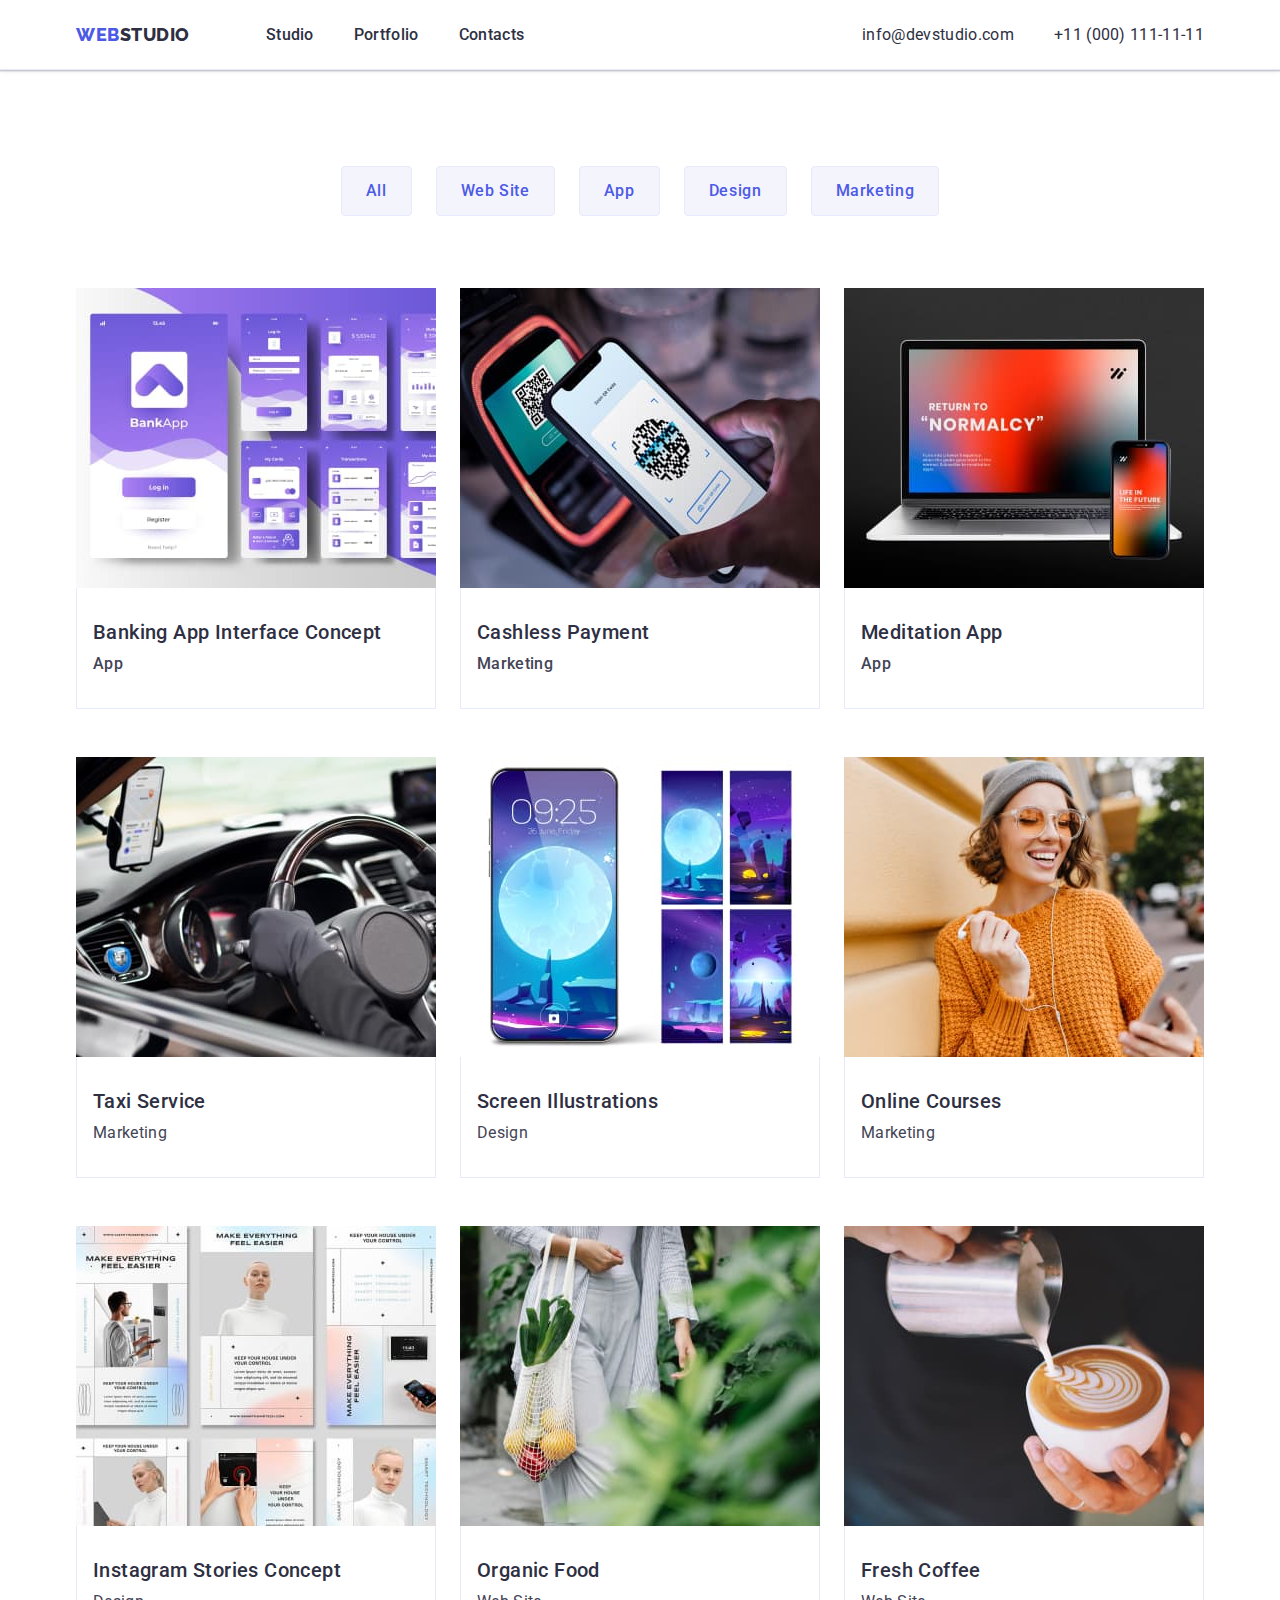
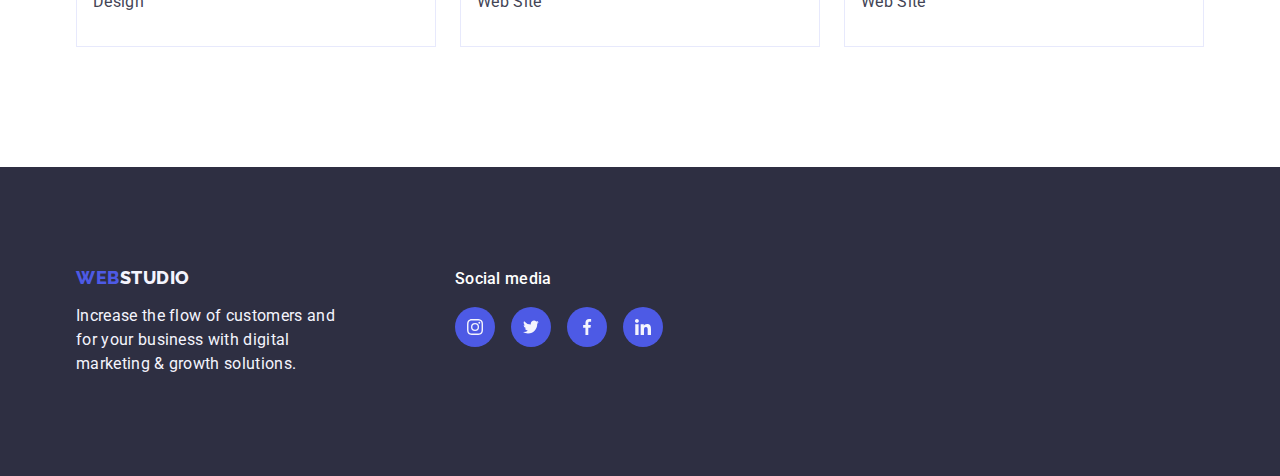
==== commit 9bb714b2: "1-1-1" ====
--- a/portfolio.html
+++ b/portfolio.html
@@ -189,7 +189,7 @@
          <li class="social-item">
          <a class="social-icon-footer">
          <svg class="social" width="24" height="24">
-         <use href="./images/icons.svg#icon-instagr"></use>
+         <use href="./images/svg/icons.svg#icon-instagr"></use>
          </svg>
          </a>
          </li>
--- a/css/styles.css
+++ b/css/styles.css
@@ -544,7 +544,7 @@
     line-height: 1.5;
     letter-spacing: 0.04em;
     background-color: var(--text-nav-hover);
-    box-shadow:  0px 1px 6px rgba(46, 47, 66, 0.08), 0px 1px 1px rgba(46, 47, 66, 0.16), 0px 2px 1px rgba(46, 47, 66, 0.08);
+    box-shadow: 0px 3px 1px rgba(0, 0, 0, 0.1), 0px 2px 1px rgba(0, 0, 0, 0.08), 0px 2px 2px rgba(0, 0, 0, 0.12);
     border-radius: 4px;
     border: 1px solid transparent;
     color: var(--text-color-light);
@@ -577,7 +577,8 @@
     column-gap: 24px;
     row-gap: 48px;}
 
-.list-port {width: calc((100% - 48px) / 3);}
+.list-port {width: calc((100% - 48px) / 3);
+display: block;}
 
 .name-portfolio{
     padding: 32px 16px;
@@ -594,4 +595,7 @@
 
 img {display: block; 
     max-width: 100%;
-    height: auto;}+    height: auto;}
+
+    .link-port:hover,
+    .link-port:focus {box-shadow: 0px 1px 6px rgba(46, 47, 66, 0.08), 0px 1px 1px rgba(46, 47, 66, 0.16), 0px 2px 1px rgba(46, 47, 66, 0.08);}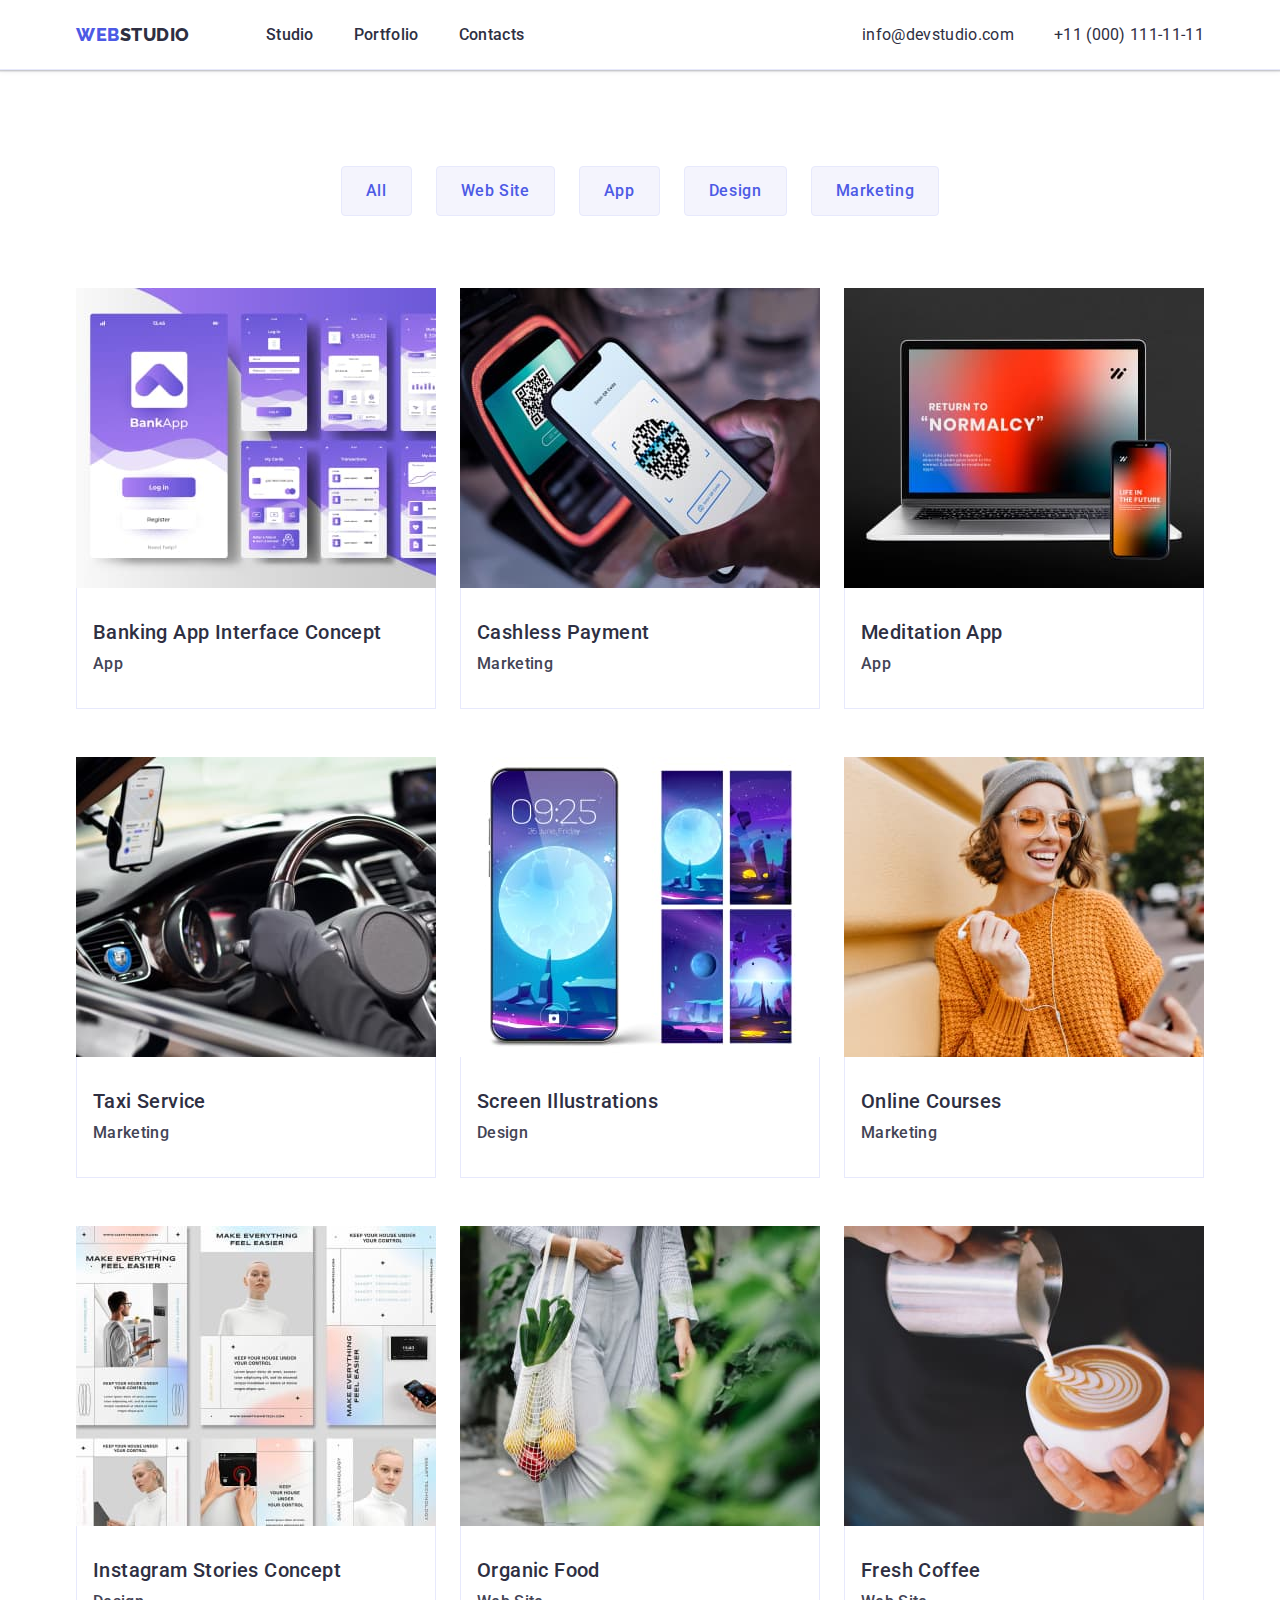
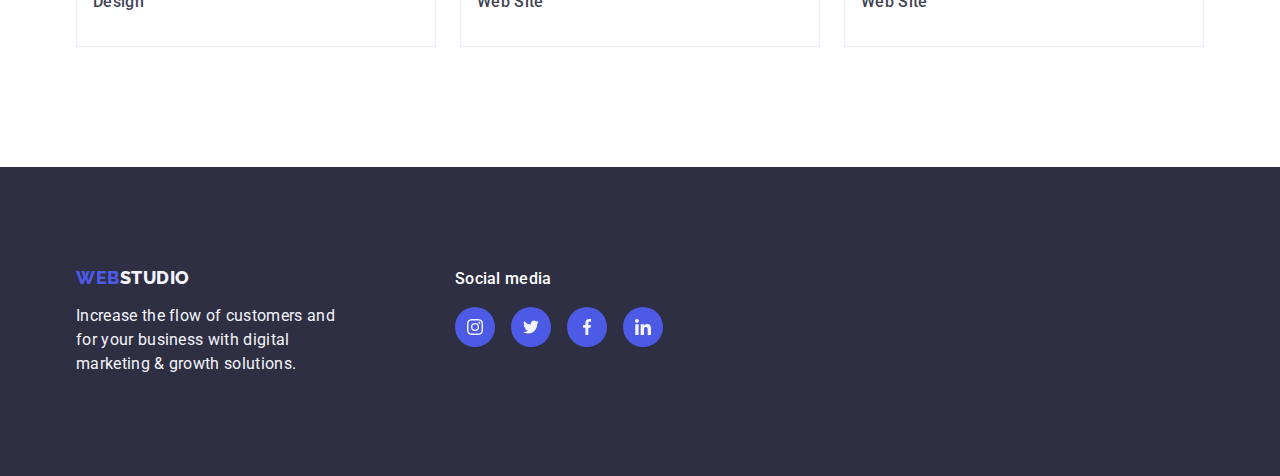
==== commit 9543fec0: "1-1-1-1" ====
--- a/portfolio.html
+++ b/portfolio.html
@@ -103,7 +103,7 @@
          <!-- second line -->
          
          <li class="list-port">
-         <a class="link" href=""> 
+         <a class="link-port" href=""> 
          <img src="./images/portfolio/img4.jpg" alt="driver's hands on the steering wheel" width="360"
                   height="300" />
    <div class="name-portfolio">
@@ -114,7 +114,7 @@
          </li>
 
          <li class="list-port">
-         <a class="link" href=""> 
+         <a class="link-port" href=""> 
          <img src="./images/portfolio/img5.jpg" alt="telefons screens" width="360" height="300" />
    <div class="name-portfolio">
          <h2 class="portfolio-title"> Screen Illustrations</h2>
@@ -124,7 +124,7 @@
          </li>
 
          <li class="list-port">
-         <a class="link" href=""> 
+         <a class="link-port" href=""> 
          <img src="./images/portfolio/img6.jpg" alt="smiling woman" width="360" height="300" />
    <div class="name-portfolio">
          <h2 class="portfolio-title"> Online Courses</h2>
@@ -136,7 +136,7 @@
          <!-- Third line -->
          
          <li class="list-port">
-         <a class="link" href=""> 
+         <a class="link-port" href=""> 
          <img src="./images/portfolio/img7.jpg" alt="Images of screens with a wanderer on instagram" width="360"
                   height="300" />
    <div class="name-portfolio">
@@ -147,7 +147,7 @@
          </li>
 
          <li class="list-port">
-         <a class="link" href=""> 
+         <a class="link-port" href=""> 
          <img src="./images/portfolio/img8.jpg" alt="woman carrying groceries" width="360" height="300" />
    <div class="name-portfolio">
          <h2 class="portfolio-title"> Organic Food</h2>
@@ -157,7 +157,7 @@
          </li>
 
          <li class="list-port">
-         <a class="link" href=""> 
+         <a class="link-port" href=""> 
          <img src="./images/portfolio/img9.jpg" alt="coffee cup" width="360" height="300" />
    <div class="name-portfolio">
          <h2 class="portfolio-title">Fresh Coffee</h2>
@@ -189,7 +189,7 @@
          <li class="social-item">
          <a class="social-icon-footer">
          <svg class="social" width="24" height="24">
-         <use href="./images/svg/icons.svg#icon-instagr"></use>
+         <use href="./images/icons.svg#icon-instagr"></use>
          </svg>
          </a>
          </li>
--- a/css/styles.css
+++ b/css/styles.css
@@ -486,12 +486,12 @@
     height: 100%;
     border-radius: 50%;
     background-color: var(--color-brand);
-
 }
 .social-icon-footer:hover { 
-    background-color: #31d0aa;}
-
-.social-icon-footer:focus {background-color: #31d0aa;}
+    background-color:var(--icon-hover-footer);}
+
+.social-icon-footer:focus {
+    background-color:var(--icon-hover-footer);}
 
     /* Portfolio */
 .portfolio-section{padding: 96px 0 120px;}
@@ -578,14 +578,14 @@
     row-gap: 48px;}
 
 .list-port {width: calc((100% - 48px) / 3);
-display: block;}
+}
 
 .name-portfolio{
     padding: 32px 16px;
     border: 1px solid var(--page-header-border);
     border-top: none;}
 
-.link-port{
+.link-port{ display: block;
     text-decoration: none;
     color: var(--text-color-navy);
     font-size: 16px;
